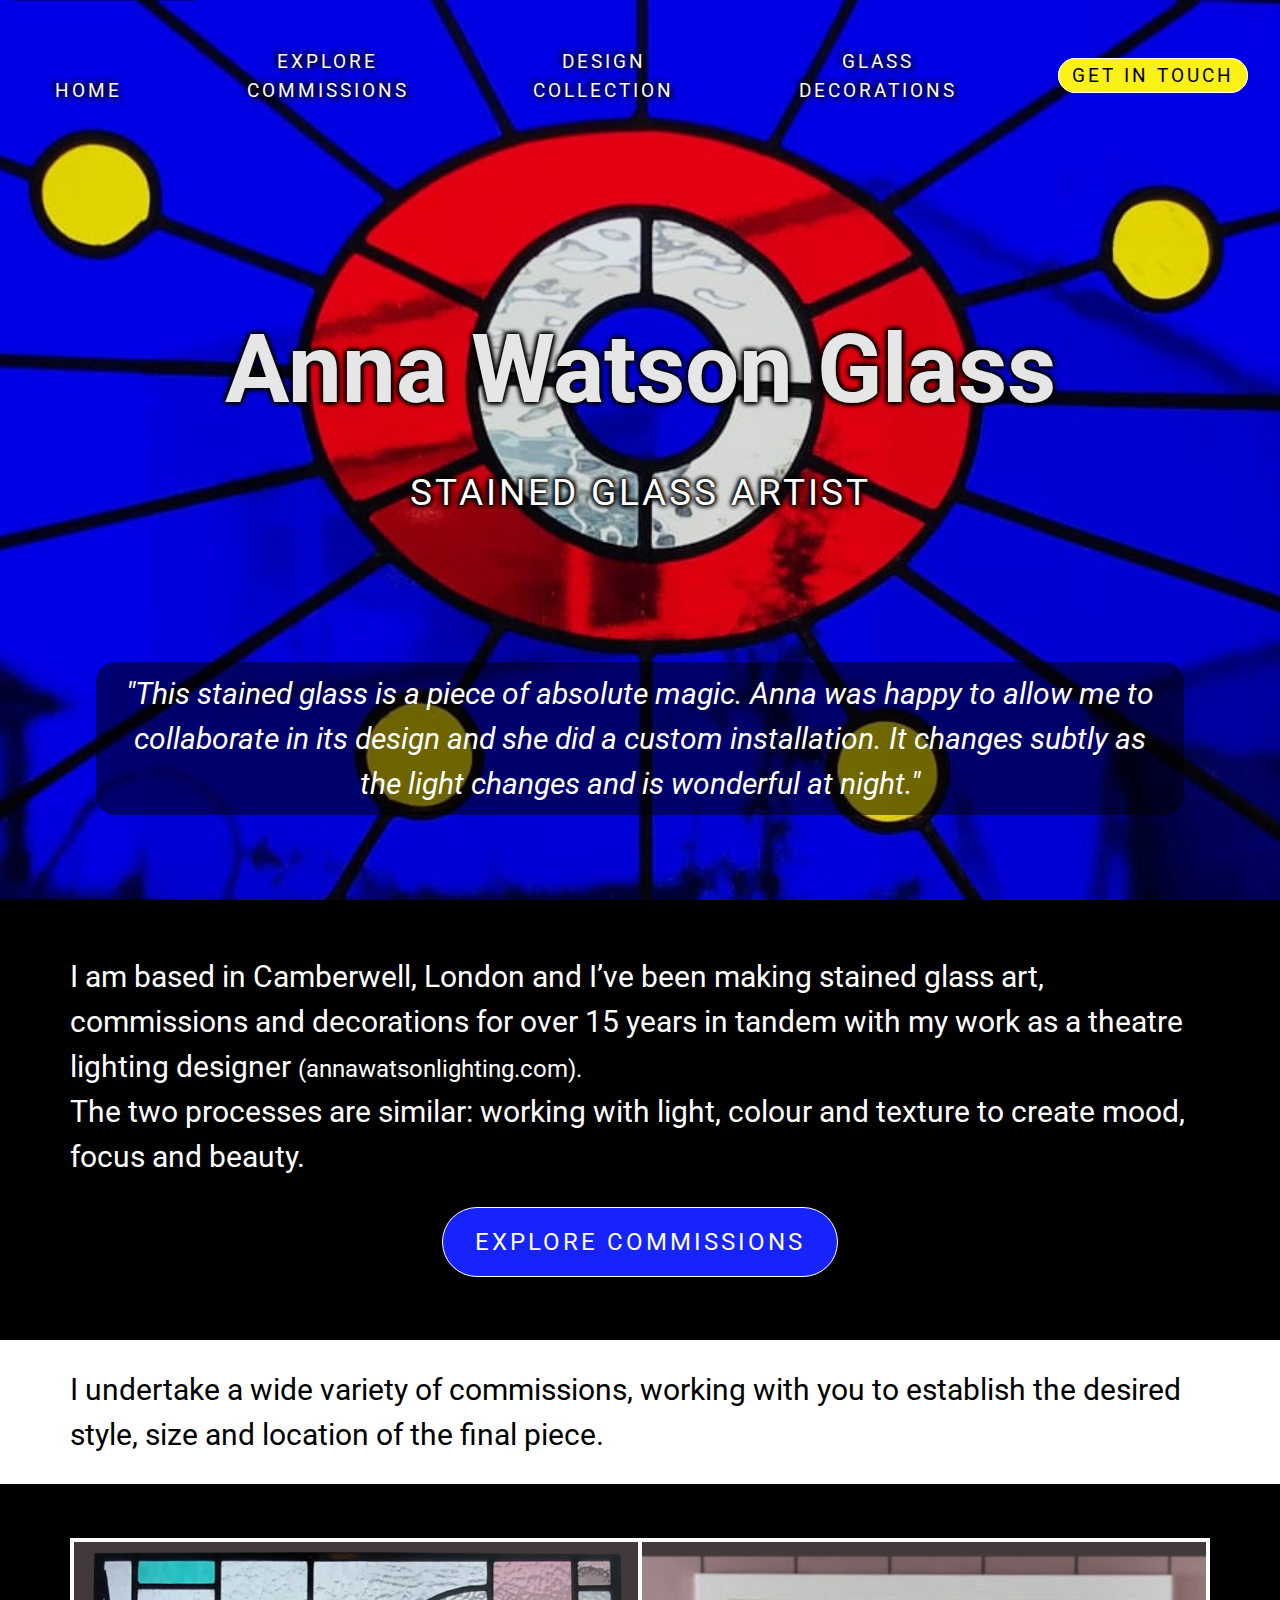
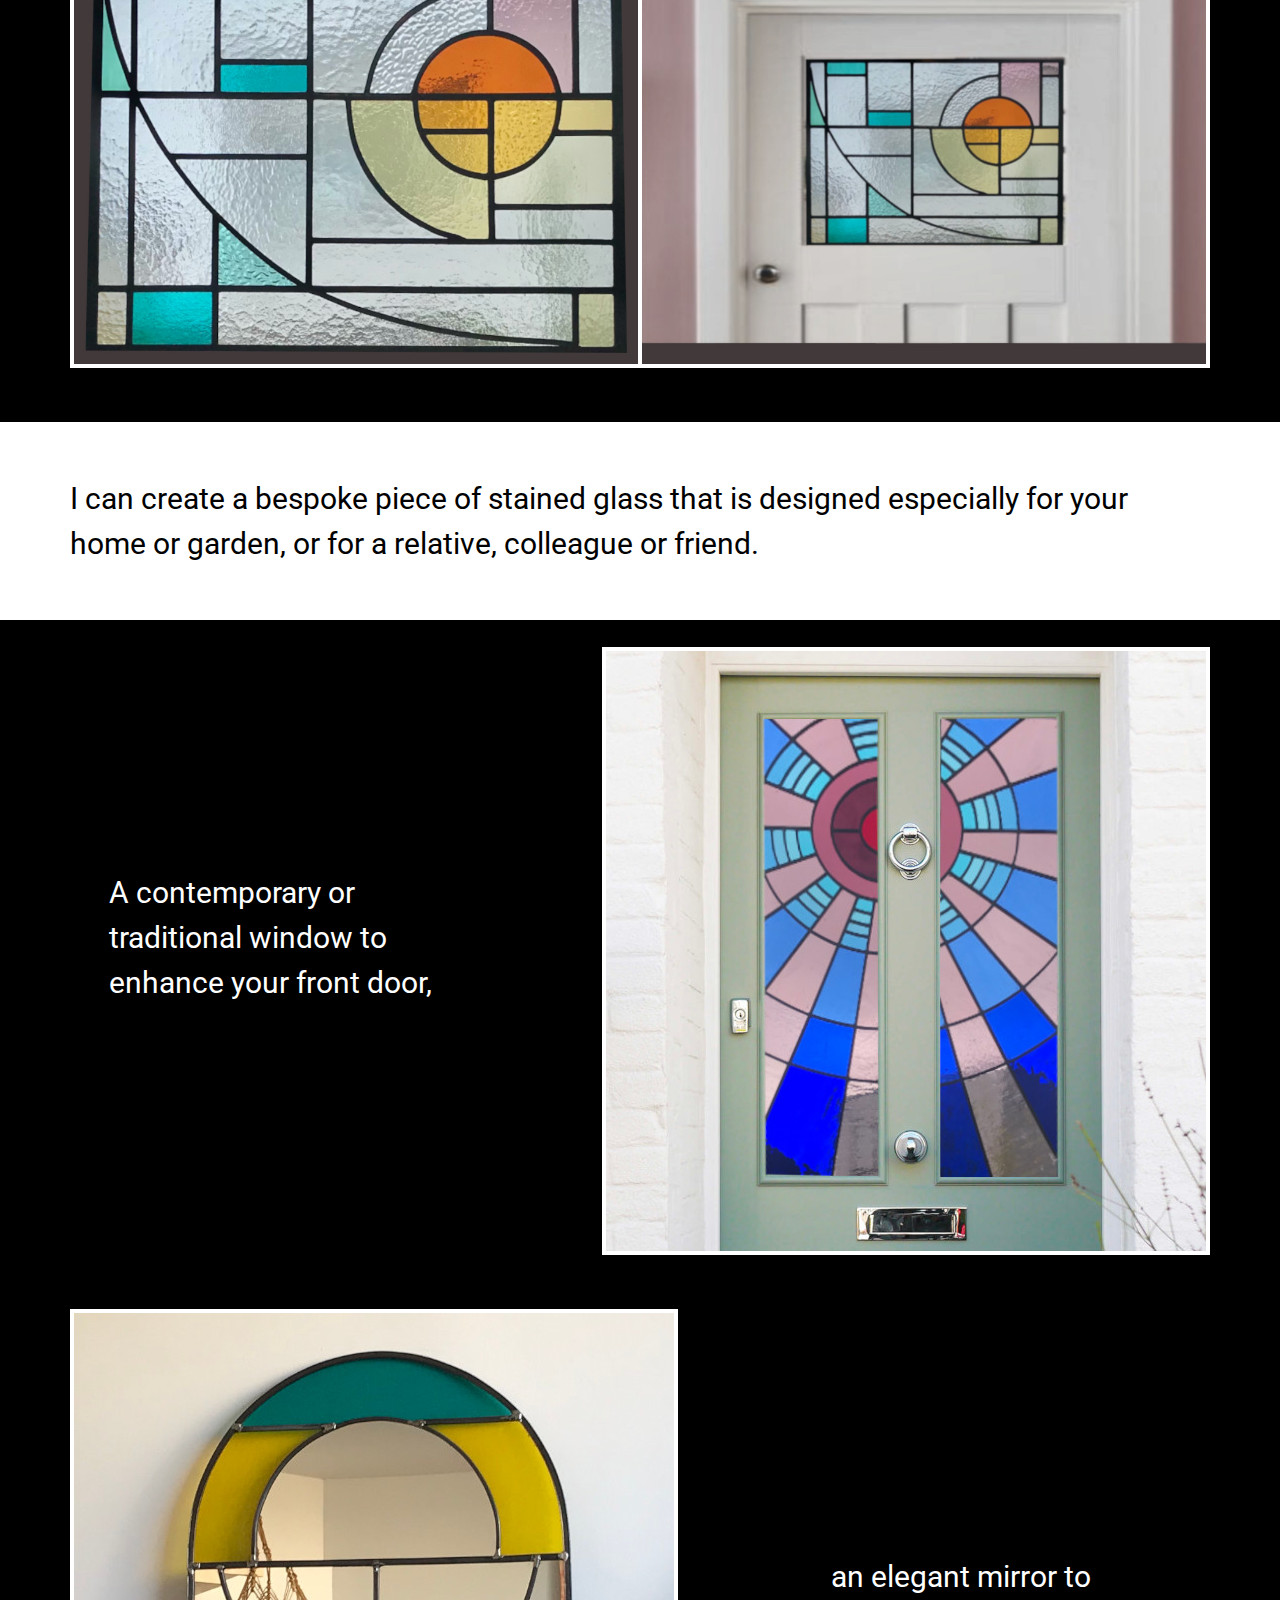
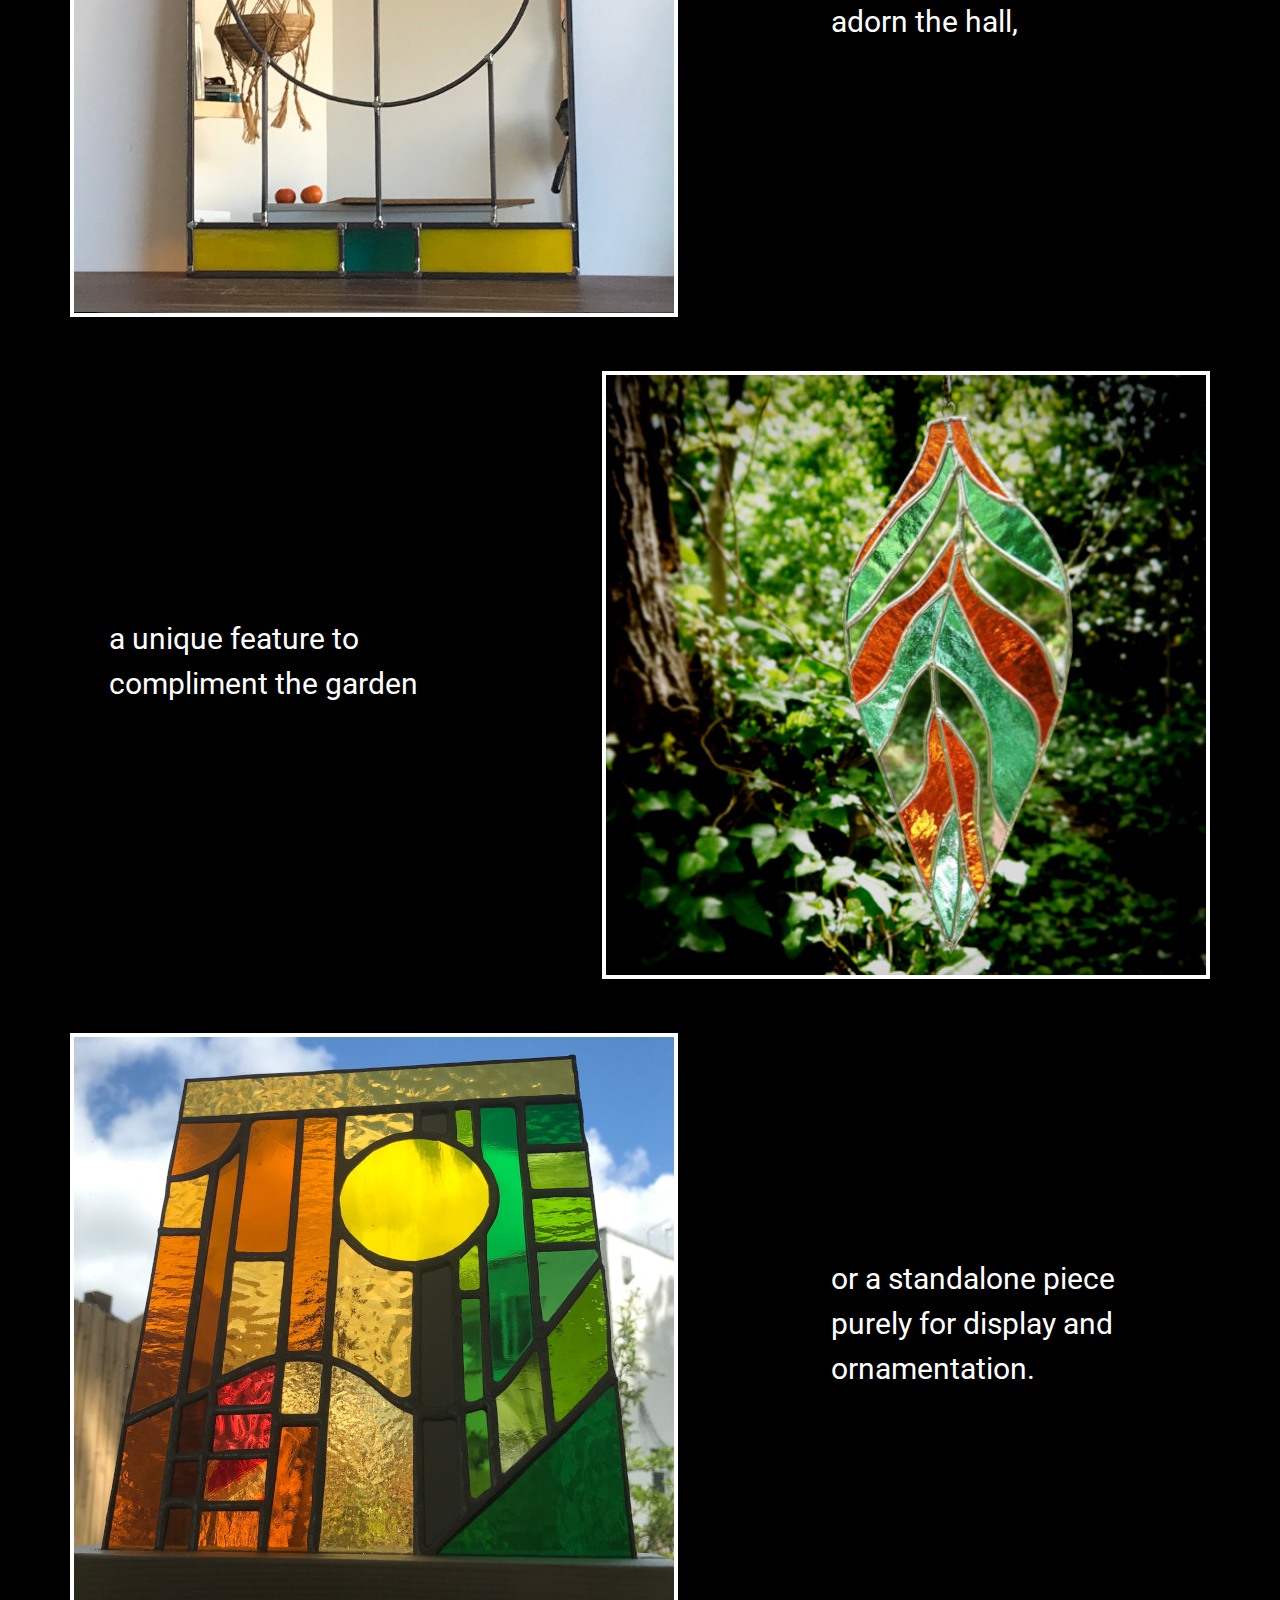
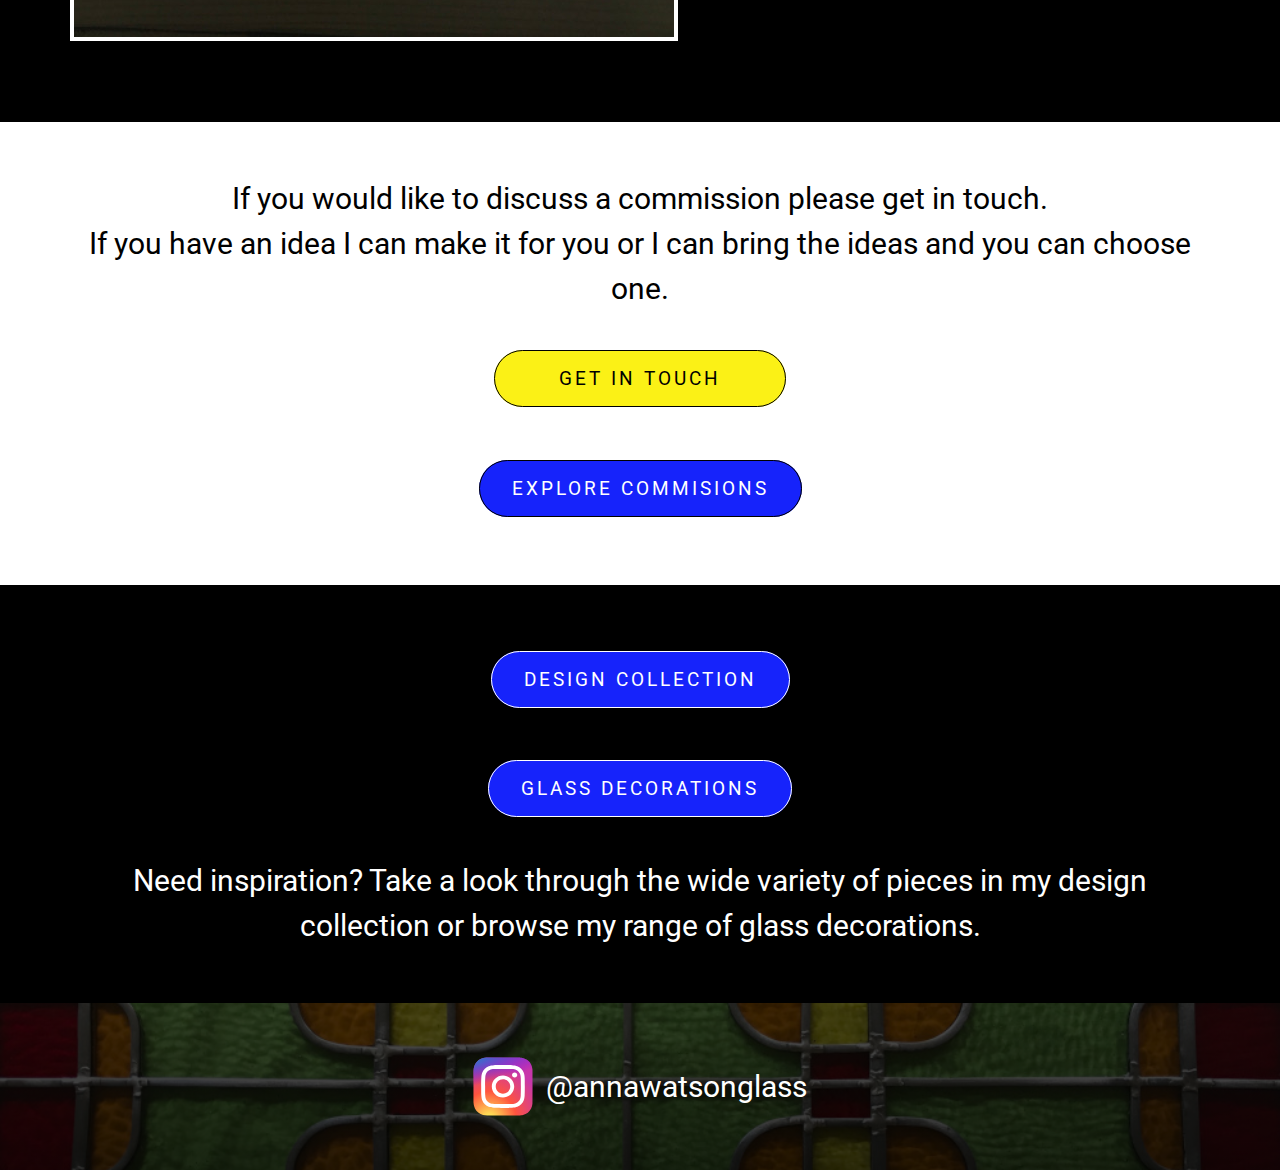
==== index.html @ 8f3640c6 "Add loading="lazy" to images" ====
<!DOCTYPE html>
<html lang="en">
	<head>
		<meta charset="UTF-8" />
		<meta http-equiv="X-UA-Compatible" content="IE=edge" />
		<meta name="viewport" content="width=device-width, initial-scale=1.0" />
		<link rel="preconnect" href="https://fonts.googleapis.com" />
		<link rel="preconnect" href="https://fonts.gstatic.com" crossorigin />
		<link
			href="https://fonts.googleapis.com/css2?family=Roboto:wght@400;700;900&display=swap"
			rel="stylesheet"
		/>
		<link rel="stylesheet" href="normalize.css" />
		<link rel="stylesheet" href="style.css" />
		<title>Anna Watson Glass -Home- Stained Glass</title>
		<script src="app.js" defer></script>
	</head>
	<body>
		<div class="home">
			<a class="skip-to-content" href="#main">skip to content</a>
			<header class="primary-header section-wrap">
				<div class="primary-header-layout">
					<div class="contact-btn-mobile">
						<a
							class="contact-btn-mob text-black letter-space-2 uppercase"
							href="./contact.html"
							>get in touch
						</a>
					</div>
					<button
						class="mobile-nav-toggle"
						aria-controls="primary-navigation"
						aria-expanded="false"
					>
						<span class="sr-only">Menu</span>
					</button>
					<nav>
						<ul
							id="primary-navigation"
							data-visible="false"
							class="primary-navigation"
						>
							<li class="nav-item fs-nav nav-item1">
								<a
									class="text-white letter-space-2 uppercase"
									href="./index.html"
									><span class="home-hidden">home</span><br>home</a
								>
							</li>
							<li class="nav-item fs-nav">
								<a class="letter-space-2 uppercase" href="./explore-commissions.html"
									><span>explore<br>commissions</span></a
								>
							</li>
							<li class="nav-item fs-nav">
								<a class="text-white letter-space-2 uppercase" href="./design-collection.html"
									>design<br>collection</a
								>
							</li>
							<li class="nav-item fs-nav">
								<a class="text-white letter-space-2 uppercase" href="./glass-decorations.html"
									><span>glass<br>decorations</span></a
								>
							</li>
							<li class="contact-btn-nav fs-nav">
								<a
									class="contact-btn text-black letter-space-2 uppercase"
									href="./contact.html"
									>get in touch
							</a>
							</li>
						</ul>
					</nav>
				</div>
			</header>
			<section class="home-section1 section-wrap">
				<div class="home-section1-layout top-9">
					<h1 class="fs-8 top-9 bot-3">Anna Watson Glass</h1>
					<div class="home-sect1-sub">
					<p class="fs-4 letter-space-2 uppercase bot-9">stained glass artist</p>
					</div>
					<p class="hero-quote text-white fs-3"> "This stained glass is a piece of absolute magic. Anna was happy to allow me to collaborate in its design and she did a custom installation. It changes subtly as the light changes and is wonderful at night."</p>
				</div>
			</section>
		</div>
		<main id="main"></main>
			<section>
				<div class="section-wrap top-6 bot-6 bg-black text-white">
					<div>
						<p class="fs-3 sides-3">
							I am based in Camberwell, London and I’ve been making stained glass art, commissions and decorations for over 15 years in tandem with my work as a theatre lighting designer <span class="fs-2">(annawatsonlighting.com).</span> <br>The two processes are similar: working with light, colour and texture to create mood, focus and beauty.
						</p>
						<div class="flex call-action-1-btn top-3 bot-1">
							<a
								class="text-white btn-border-white letter-space-2 uppercase"
								href="./explore-commissions.html"
								>explore commissions
							</a>
						</div>
					</div>
				</div>
				<div class="section-wrap top-3 bot-3 bg-white text-black">
					<p class="fs-3 sides-3">
						I undertake a wide variety of commissions, working with you to establish the desired style, size and location of the final piece.
					</p>
				</div>
				<div class="section-wrap bg-black">
					<div class="two-item-grid sides-3 top-6 bot-6">
						<img class="two-img-first" src="./images/new-front-door-piece.jpg" alt="stained glass front door piece" loading="lazy">
						<img class="two-img-last" src="./images/new-front-door-piece-02.jpg" alt="stained glass in a door" loading="lazy">
					</div>
				</div>

				<div class="section-wrap bg-white text-black top-6 bot-6">
					<div>
						<p class="fs-3 sides-3">
							I can create a bespoke piece of stained glass that is designed especially for your home or garden, or for a relative, colleague or friend.
						</p>
					</div>
				</div>
				<div class="section-wrap top-3 bot-6 bg-black text-white">
					<div class="one-col">
						<div class="text-img-right sides-3 bot-3">
							<p class="fs-3 sides-3 bot-3">A contemporary or traditional window to enhance your front door,</p>
							<img class="border" src="./images/front-door-04.jpg" alt="sun design stained glass in door"  loading="lazy">
						</div>
						<div class="text-img-left sides-3 bot-3">
							<p class="fs-3 sides-3 bot-3">an elegant mirror to adorn the hall,</p>
							<img class="border" src="./images/hall-mirror.jpg" alt="stained glass mirror" loading="lazy">
						</div>
						<div class="text-img-right sides-3 bot-3">
							<p class="fs-3 sides-3 bot-3">a unique feature to compliment the garden</p>
							<img class="border" src="./images/garden-leaf.jpg" alt="stained glass leaf in garden" loading="lazy">
						</div>
						<div class="text-img-left sides-3">
							<p class="fs-3 sides-3 bot-3">or a standalone piece purely for display and ornamentation.</p>
							<img class="border" src="./images/standalone-piece-02.jpg" alt="stained glass with lines and circle design" loading="lazy">
							
						</div>
					</div>
				</div>
				<div class="section-wrap bg-white text-black top-6 bot-6">
					<div class="one-col">
						<p class="center-text fs-3 sides-3">
						If you would like to discuss a commission please get in touch.<br>If you have an idea I can make it for you or I can bring the ideas and you can choose one. 
						</p>
						<div class="two-cta two-item-flex fs-1">
							<div class="contact-btn-1 top-6 bot-3">
								<a
									class="text-black letter-space-2 uppercase"
									href="./contact.html"
									>get in touch
								</a>
							</div>
							<div class="call-action-1-btn top-6 bot-3">
								<a
									class="text-white btn-border-black letter-space-2 uppercase"
									href="./explore-commissions.html"
									>explore commisions
								</a>
							</div>
						</div>
					</div>
				</div>
				<div class="section-wrap bg-black text-white top-3 bot-6">
					<div class="one-col">
						<div class="two-cta two-item-flex bot-3 fs-1">
							<div class="call-action-1-btn top-6 bot-3">
								<a
									class="text-white btn-border-white letter-space-2 uppercase"
									href="./design-collection.html"
									>design collection
								</a>
							</div>
							<div class="call-action-1-btn top-6">
								<a
									class="text-white btn-border-white letter-space-2 uppercase"
									href="./glass-decorations.html"
									>glass decorations
								</a>
							</div>
						</div>
						<p class="center-text fs-3 sides-3 top-3">
							Need inspiration? Take a look through the wide variety of pieces in my design collection or browse my range of glass decorations.
						</p>
						
					</div>
				</div>
			</section>
			
		</main>
		<footer id="footer" class="section-wrap footer bg-black text-white">
			<div class="footer-layout top-6 bot-6">
				<div class="socials flex">
					<a href="https://www.instagram.com/annawatsonglass/?hl=en"><img class="link-icon" src="./images/icon-instagram.svg" alt="instagram icon" loading="lazy"></a>
					<p class="fs-3">@annawatsonglass</p>
				</div>
			</div>
		</footer>
	</body>
</html>
---- style.css ----
/* ------------------- */
/* CUSTOM PROPERTIES   */
/* ------------------- */

:root {
	/* COLORS */
	--clr-dark: #001499;
	--clr-light: #1623fb;
	--clr-btn: #fbf116;
	--clr-btn-dark: #ffc60a;
	--clr-black: 0 0% 0%;
	--clr-white: 0 0% 100%;

	/* FLUID TYPOGRAPHY */
	--fs-x-small: clamp(0.69rem, 0.59rem + 0.52vw, 0.96rem);
	--fs-small: clamp(0.83rem, 0.69rem + 0.72vw, 1.2rem);
	--fs-norm: clamp(1rem, 0.8rem + 0.98vw, 1.5rem);
	--fs-big: clamp(1.2rem, 0.94rem + 1.32vw, 1.88rem);
	--fs-x-big: clamp(1.44rem, 1.09rem + 1.76vw, 2.34rem);
	--fs-xl-big: clamp(1.73rem, 1.26rem + 2.35vw, 2.93rem);
	--fs-xxl-big: clamp(2.07rem, 1.45rem + 3.1vw, 3.66rem);
	--fs-xxxl-big: clamp(2.49rem, 1.67rem + 4.08vw, 4.58rem);
	--fs-uber-big: clamp(3rem, 2rem + 5vw, 7rem);

	/* FONT FAMILIES */
	--ff-sans-normal: 'Roboto', sans-serif;

	/* BORDER */
	--bw-all: 4px;
	--bw-top: 2px 4px 4px 4px;
	--bw-top-bot: 2px 4px 2px 4px;
	--bw-bot: 4px 4px 2px 4px;
	--bw-left: 4px 2px 4px 4px;
	--bw-left-right: 4px 2px 4px 2px;
	--bw-right: 4px 4px 4px 2px;
}

/* ------------------- */
/* RESET              */
/* ------------------- */

/* BOX SIZING */
*,
*::before,
*::after {
	box-sizing: border-box;
}

/* RESET MARGINS */
body,
h1,
h2,
h3,
h4,
h5,
p,
figure,
picture {
	margin: 0;
}

/* /////////////////////////////////////////////////////////// */

/* SET UP THE BODY */
body {
	background-color: hsl(var(--clr-black));
	color: hsl(var(--clr-white));
	font-family: var(--ff-sans-normal);
	font-size: var(--fs-norm);
	line-height: 1.5;

	/* overflow-y: hidden; */
}

/* MAKE IMAGES EASIER TO WORK WITH */
img,
picture {
	display: block;
	max-width: 100%;
}

/* MAKE FORM ELEMENTS EASIER TO WORK WITH */
input,
button,
textarea,
select {
	font: inherit;
}

/* REMOVE ANIMATIONS FOR PEOPLE WHO HAVE TURNED THEM OFF */

@media (prefers-reduced-motion: reduce) {
	*,
	*::before,
	*::after {
		animation-duration: 0.01ms !important;
		animation-iteration-count: 1 !important;
		transition-duration: 0.01ms !important;
		scroll-behavior: auto !important;
	}
}
/* ------------------- */
/* UTILITY CLASSES     */
/* ------------------- */

.flex {
	display: flex;
}

/* ASSIGN FLUID TYPOGRAPHY STEPS*/
.fs-8 {
	font-size: var(--fs-uber-big);
}
h1,
.fs-7 {
	font-size: var(--fs-xxxl-big);
}
h2,
.fs-6 {
	font-size: var(--fs-xxl-big);
}
h3,
.fs-5 {
	font-size: var(--fs-xl-big);
}
h4,
.fs-4 {
	font-size: var(--fs-x-big);
}
h5,
.fs-3 {
	font-size: var(--fs-big);
}
p,
.fs-2 {
	font-size: var(--fs-norm);
}
.fs-1 {
	font-size: var(--fs-small);
}
.fs-nav {
	font-size: var(--fs-small);
}

@media (min-width: 720px) and (max-width: 960px) {
	.fs-nav {
		font-size: 0.75rem;
	}
}

@media (max-width: 560px), (max-height: 560px) {
	h1,
	.fs-7 {
		font-size: var(--fs-xxl-big);
	}
	h2,
	.fs-6 {
		font-size: var(--fs-xl-big);
	}
	h3,
	.fs-5 {
		font-size: var(--fs-x-big);
	}
	h4,
	.fs-4 {
		font-size: var(--fs-big);
	}
}

@media (max-width: 400px), (max-height: 400px) {
	h1,
	.fs-7 {
		font-size: var(--fs-x-big);
	}
	h2,
	.fs-6 {
		font-size: var(--fs-big);
	}
	h3,
	.fs-5 {
		font-size: var(--fs-norm);
	}
	h4,
	.fs-4 {
		font-size: var(--fs-small);
	}
	h5,
	.fs-3 {
		font-size: var(--fs-small);
	}
	p,
	.fs-2 {
		font-size: var(--fs-x-small);
	}
}
.fs-7,
.fs-6,
.fs-5,
.fs-4 {
	line-height: 1.3;
}

/* /////////////////////////////////////////////////////////// */

/*  COLORS */

.bg-dark {
	background-color: var(--clr-dark);
}
.bg-light {
	background-color: var(--clr-light);
}
.bg-white {
	background-color: hsl(var(--clr-white));
}
.bg-black {
	background-color: hsl(var(--clr-black));
}

.text-dark {
	color: var(--clr-dark);
}
.text-light {
	color: var(--clr-light);
}
.text-white {
	color: hsl(var(--clr-white));
}
.text-black {
	color: hsl(var(--clr-black));
}
/* /////////////////////////////////////////////////////////// */

/* TYPOGRAPHY */

.ff-sans-normal {
	font-family: var(--ff-sans-normal);
}

.letter-space-1 {
	letter-spacing: 5px;
}
.letter-space-2 {
	letter-spacing: 3px;
}
.letter-space-3 {
	letter-spacing: 2.5px;
}

.uppercase {
	text-transform: uppercase;
}

/* /////////////////////////////////////////////////////////// */

/* SPACING - MARGIN-TOP */

.flow > *:not(:first-child) {
	padding-top: 3vh;
}

.top-1 {
	padding-top: 1vh;
}
.top-2 {
	padding-top: 2vh;
}
.top-3 {
	padding-top: 3vh;
}
.top-6 {
	padding-top: 6vh;
}
.top-9 {
	padding-top: 9vh;
}

.bot-1 {
	padding-bottom: 1vh;
}
.bot-2 {
	padding-bottom: 2vh;
}
.bot-3 {
	padding-bottom: 3vh;
}
.bot-6 {
	padding-bottom: 6vh;
}
.bot-9 {
	padding-bottom: 9vh;
}

.sides-3 {
	padding-left: 3vw;
	padding-right: 3vw;
}

.sides-6 {
	padding-left: 6vw;
	padding-right: 6vw;
}

.border {
	border-style: solid;
	border-color: hsl(var(--clr-white));
	border-width: var(--bw-all);
}

.center-text {
	text-align: center;
}
/* /////////////////////////////////////////////////////////// */

/* ACCESSIBILITY */

.sr-only {
	border: 0;
	clip: rect(0, 0, 0, 0);
	height: 1px;
	margin: -1px;
	overflow: hidden;
	padding: 0;
	position: absolute;
	white-space: nowrap; /* added line */
	width: 1px;
}

.skip-to-content {
	background-color: hsl(var(--clr-black));
	color: hsl(var(--clr-white));
	left: 1vw;
	padding: 0.2em 0.5em;
	position: absolute;
	transform: translateY(-100%);
	transition: transform 250ms ease-in;
	z-index: 9999;
}

.skip-to-content:focus {
	transform: translateY(16vh);
}

/* /////////////////////////////////////////////////////////// */

/* ------------------- */
/* PRIMARY HEADER      */
/* AND NAVIGATION      */
/* ------------------- */

.primary-header-layout {
	display: grid;
	grid-template-columns: 1fr;
	grid-template-rows: 15vh;

	align-items: center;
}

.primary-navigation {
	display: grid;
	grid-template-columns: 1fr;
	grid-template-rows: repeat(5, min-content);

	background-color: hsl(var(--clr-black) / 0.9);
	background: hsl(var(--black));
	background-image: linear-gradient(
			hsl(var(--clr-black) / 0),
			hsl(var(--clr-black) / 0.3),
			hsl(var(--clr-black) / 0)
		),
		url(./images/arrows-05.jpg);
	background-position: center;
	background-repeat: no-repeat;
	background-size: cover;
	gap: 3vh;
	inset: 0 0 0 0%;
	list-style: none;
	margin: 0;
	padding: 15vh 3rem;
	position: fixed;
	transform: translateX(200%);
	transition: transform 500ms ease-in-out;
	z-index: 10;
}

.primary-navigation > .nav-item1 {
	grid-column: 1;
}

.primary-navigation[data-visible='true'] {
	transform: translateX(0);
}

.home-hidden {
	color: hsl(var(--clr-white) / 0);
	text-shadow: none;
}

.nav-item {
	border-bottom: 0.4vh solid hsl(var(--clr-white) / 0);
	text-align: center;
	padding: 1.4vh clamp(0.5rem, 1.8vw, 4.5rem) 1vh;
}

.nav-item > a {
	color: white;
	cursor: pointer;
	display: block;
	text-shadow: 3px 3px 5px black, -3px -3px 5px black;
	text-decoration: none;
}

.nav-item:hover,
.nav-item:focus {
	border-color: hsl(var(--clr-white) / 0.7);
}

.primary-navigation .active,
.primary-navigation > [aria-selected='true'] {
	border-color: hsl(var(--clr-white) / 1);
	color: hsl(var(--clr-white) / 1);
}

/* MOBILE NAV TOGGLE ////////// */

.mobile-nav-toggle {
	display: block;

	background: transparent;
	background-image: url(./images/icon-hamburger.svg);
	background-position: center;
	background-repeat: no-repeat;
	border: 0;
	cursor: pointer;
	height: 1.5rem;
	position: absolute;
	right: 9vw;
	top: 6vh;
	width: 1.5rem;
	z-index: 20;
}
.mobile-nav-toggle[aria-expanded='true'] {
	background-image: url(./images/icon-close.svg);
	position: fixed;
}

.mobile-nav-toggle:focus-visible {
	outline: 5px solid white;
	outline-offset: 5px;
}

/* LARGER SCREEN NAVIGATION///////////////////////////////// */
@media (min-width: 720px) {
	.mobile-nav-toggle {
		display: none;
	}
	.primary-navigation {
		grid-template-columns: repeat(4, auto) min-content;
		grid-template-rows: 1fr;

		align-items: center;
		background: hsl(var(--clr-white) / 0);
		gap: 3vw;
		justify-content: space-between;
		padding: 2vh 0 0 0;
		position: static;
		transform: none;
		transition: none;
	}
}
/* //////////////////////////////////////////////////////////////////////// */
/* ------------------- */
/* LAYOUT + SPACING    */
/* ------------------- */
/* //////////////////////////////////////////////////////////////////////// */
.section-wrap {
	display: grid;
	grid-template-columns: minmax(2rem, 1fr) minmax(0, 80rem) minmax(2rem, 1fr);
}

.section-wrap > *:first-child {
	grid-column: 2;
}

/* //////////////////////////////////////////////////////////////////////// */

.home-section1 {
	grid-template-rows: minmax(85vh, auto);

	justify-items: center;
	align-items: start;
	text-align: center;
}

.home-section1 h1 {
	text-shadow: 2px 0 5px black, -2px 0 5px black, 0 2px 5px black,
		0 -2px 5px black;
	color: hsl(var(--clr-white) / 0.9);
}

.home-sect1-sub {
	gap: 3vw;
	text-shadow: 1px 0 5px black, -1px 0 5px black, 0 1px 5px black,
		0 -1px 5px black;
	color: white;
}

/* ////////////////////// */

.one-cta {
	display: flex;
	flex-direction: column;
}

.one-cta a {
	justify-self: center;
}

.two-img-first {
	width: 100%;
	border-color: hsl(var(--clr-white));
	border-style: solid;
	border-width: var(--bw-bot);
}

.two-img-last {
	width: 100%;
	border-color: hsl(var(--clr-white));
	border-style: solid;
	border-width: var(--bw-top);
}

.text-img-right,
.text-img-left {
	display: grid;
	grid-template-columns: 1fr;
}

@media (min-width: 720px) {
	.two-item-grid {
		display: grid;
		grid-template-columns: repeat(2, 1fr);
	}

	.two-img-first {
		border-width: var(--bw-left);
	}

	.two-img-last {
		border-width: var(--bw-right);
	}

	.two-img-first,
	.two-img-last {
		width: 100%;
		height: auto;
	}

	.text-img-right {
		grid-template-columns: 1fr 60%;

		align-items: center;
		column-gap: 3vw;
		margin-bottom: 3vh;
	}

	.text-img-right > img {
		justify-self: end;
	}

	.text-img-left {
		grid-template-columns: 60% 1fr;
		grid-template-areas: 'image text';

		align-items: center;
		column-gap: 3vw;
		margin-bottom: 3vh;
		margin-top: 3vh;
	}

	.text-img-left > img {
		justify-self: start;
		grid-area: image;
	}
}

/* ////////////////////// */

.footer-layout {
	display: grid;
	grid-template-columns: 1fr;

	align-items: center;
	justify-content: center;
}

.socials {
	gap: 1vw;
	justify-self: center;
	align-items: center;
	text-align: center;
}

.link-icon {
	cursor: pointer;
	width: 60px;
}

/* /////////////////////////////////////////////////////////// */

/* ///////////////////////////////////////////////////////////////////////// */

/* ------------------- */
/* BACKGROUNDS      */
/* ------------------- */

.home {
	background: hsl(var(--black));
	background-image: linear-gradient(
			hsl(var(--clr-black) / 0.1),
			hsl(var(--clr-black) / 0.1)
		),
		url(./images/internal-transom-hero-mobile-02.jpg);
	background-position: center;
	background-repeat: no-repeat;
	background-size: cover;
}

.primary-header-bg-img {
	background: hsl(var(--black));
	background-image: linear-gradient(
			hsl(var(--clr-black) / 0.2),
			hsl(var(--clr-black) / 0.1)
		),
		url(./images/glass-header-bg.png);
	background-position: center;
	background-repeat: no-repeat;
	background-size: cover;
}

@media (min-width: 540px) {
	.home {
		background-image: linear-gradient(
				hsl(var(--clr-black) / 0.1),
				hsl(var(--clr-black) / 0.1)
			),
			url(./images/internal-transom-hero.jpg);
	}
}

.footer {
	background: hsl(var(--black));
	background-image: linear-gradient(
			hsl(var(--clr-black) / 0.7),
			hsl(var(--clr-black) / 0.8)
		),
		url(./images/flow-03.jpg);
	background-position: center;
	background-repeat: no-repeat;
	background-size: cover;
}

.contact-form {
	border-top: 2px solid white;
	background: hsl(var(--black));
	background-image: linear-gradient(
			hsl(var(--clr-black) / 0.8),
			hsl(var(--clr-black) / 0.6)
		),
		url(./images/autumn-sun-create-bg.jpg);
	background-position: center;
	background-repeat: no-repeat;
	background-size: cover;
}

/* ///////////////////////////////////////////////////////////////////////// */

/* ------------------------ */
/* BUTTONS - CONTACT - CTA 	*/
/* ------------------------ */
.contact-btn-mobile {
	position: relative;
	font-size: 0.75rem;
}
.contact-btn-mob {
	background-color: var(--clr-btn);
	border: 0.1rem solid hsl(var(--clr-white));
	border-radius: 2rem;
	cursor: pointer;
	padding: 0.3rem 0.8rem;
	text-decoration: none;
	white-space: nowrap;
}

.contact-btn-mob:hover,
.contact-btn-mob:focus {
	background-color: var(--clr-btn-dark);
	border: 0.1rem solid hsl(var(--clr-white));
	color: var(--clr-dark);
}

.contact-btn-mob:active {
	color: hsl(var(--clr-black));
	border: 0.1rem solid hsl(var(--clr-white));
}

@media (min-width: 720px) {
	.contact-btn-mobile {
		display: none;
	}
}

/* ///////////////////////////*/

.contact-btn {
	background-color: var(--clr-btn);
	border: 0.1rem solid hsl(var(--clr-white));
	border-radius: 2rem;
	cursor: pointer;
	padding: 0.3rem 0.8rem;
	text-decoration: none;
	white-space: nowrap;
}

.contact-btn:hover,
.contact-btn:focus {
	background-color: var(--clr-btn-dark);
	color: var(--clr-dark);
}

.contact-btn:active {
	color: hsl(var(--clr-black));
}

/* /////////////////////////// */
@media (max-width: 720px) {
	.contact-btn-nav {
		justify-self: center;
	}
}

/* /////////////////////////// */
/* ///////////////////////////*/

.two-cta {
	justify-content: center;
	text-align: center;
}

@media (min-width: 720px) {
	.two-cta {
		column-gap: 6vw;
	}
}

.contact-btn-2 > a {
	background-color: var(--clr-btn);
	border: 0.1rem solid hsl(var(--clr-white));
	border-radius: 2rem;
	cursor: pointer;
	padding: 1rem 4rem;
	text-decoration: none;
	white-space: nowrap;
}

.contact-btn-2 > a:hover,
.contact-btn-2 > a:focus {
	background-color: var(--clr-btn-dark);
	border: 0.1rem solid hsl(var(--clr-black));
	color: var(--clr-dark);
}

.contact-btn-2 > a:active {
	background-color: var(--clr-btn);
	color: hsl(var(--clr-black));
}

.contact-btn-1 > a {
	background-color: var(--clr-btn);
	border: 0.1rem solid hsl(var(--clr-black));
	border-radius: 2rem;
	cursor: pointer;
	padding: 1rem 4rem;
	text-decoration: none;
	white-space: nowrap;
}

.contact-btn-1 > a:hover,
.contact-btn-1 > a:focus {
	background-color: var(--clr-btn-dark);
	border: 0.1rem solid hsl(var(--clr-black));
	color: var(--clr-dark);
}

.contact-btn-1 > a:active {
	background-color: var(--clr-btn);
	color: hsl(var(--clr-black));
}

/* ///////////////////////////// */

.call-action-1-btn {
	justify-content: center;
}

.call-action-1-btn > a {
	background-color: var(--clr-light);
	border-radius: 3rem;
	cursor: pointer;
	padding: 1rem 2rem;
	text-decoration: none;
	white-space: nowrap;
}

.call-action-1-btn > a:hover,
.call-action-1-btn > a:focus {
	background-color: var(--clr-dark);
	border: 0.1rem solid hsl(var(--clr-white));
	color: hsl(var(--clr-white));
}

.call-action-1-btn > a:active {
	background-color: var(--clr-btn);
	border: 0.1rem solid hsl(var(--clr-white));
	color: hsl(var(--clr-black));
}

.btn-border-white {
	border: 0.1rem solid hsl(var(--clr-white));
}

.btn-border-black {
	border: 0.1rem solid hsl(var(--clr-black));
}
/* ///////////////////////////*/

.contact-form {
	grid-template-rows: minmax(85vh, auto);
}

form {
	display: grid;
	grid-template-columns: 1fr 90% 1fr;
	row-gap: 2vh;
}

@media (min-width: 720px) {
	form {
		grid-template-columns: 1fr 70% 1fr;
	}
}

form > input {
	grid-column: 2/3;
	padding: 1vh 2vw;
	border-radius: 10px;
}

form > textarea {
	grid-column: 2/3;
	padding: 1vh 2vw;
	border-radius: 10px;
}

form > button {
	grid-column: 2/3;
	margin: 0 10vw;
	padding: 1vh 2vw;
	border-radius: 10px;
	background: var(--clr-btn);
	cursor: pointer;
}

form > button:hover,
form > button:focus {
	background-color: var(--clr-btn-dark);
	border: 0.1rem solid hsl(var(--clr-black));
	color: var(--clr-dark);
}

/* ////////////////////// */

.img-container {
	display: grid;
	justify-content: center;
	margin: 3vh 0;
}

.des-col {
	width: auto;
	max-height: 75vh;
}

.gallery {
	display: grid;
	grid-column: 2;
	justify-content: center;
	gap: 5vw;
}

.img-name {
	justify-self: center;
	margin-top: 2vh;
}

.hero-quote {
	grid-column: 2;
	font-style: italic;
	background-color: hsl(var(--clr-black) / 0.5);
	border-radius: 20px;
	margin: 5vw;
	padding: 1vh 2vw;
}

picture {
	display: grid;
	justify-content: center;
}

.design-process-img {
	width: 80vw;
	grid-column: 2;
}
@media (min-width: 600px) {
	.design-process-img {
		width: 100vw;
	}
}

.commissions-header-wrap {
	display: grid;
	justify-content: center;
	text-align: center;
}

.commissions-text {
	text-align: left;
	padding: 2vh 5vw;
}

.bespoke-hero {
	max-height: 70vh;
}

.bespoke-quote {
	grid-column: 2;
	font-style: italic;
}

.bespoke-process {
	max-height: 50vh;
}
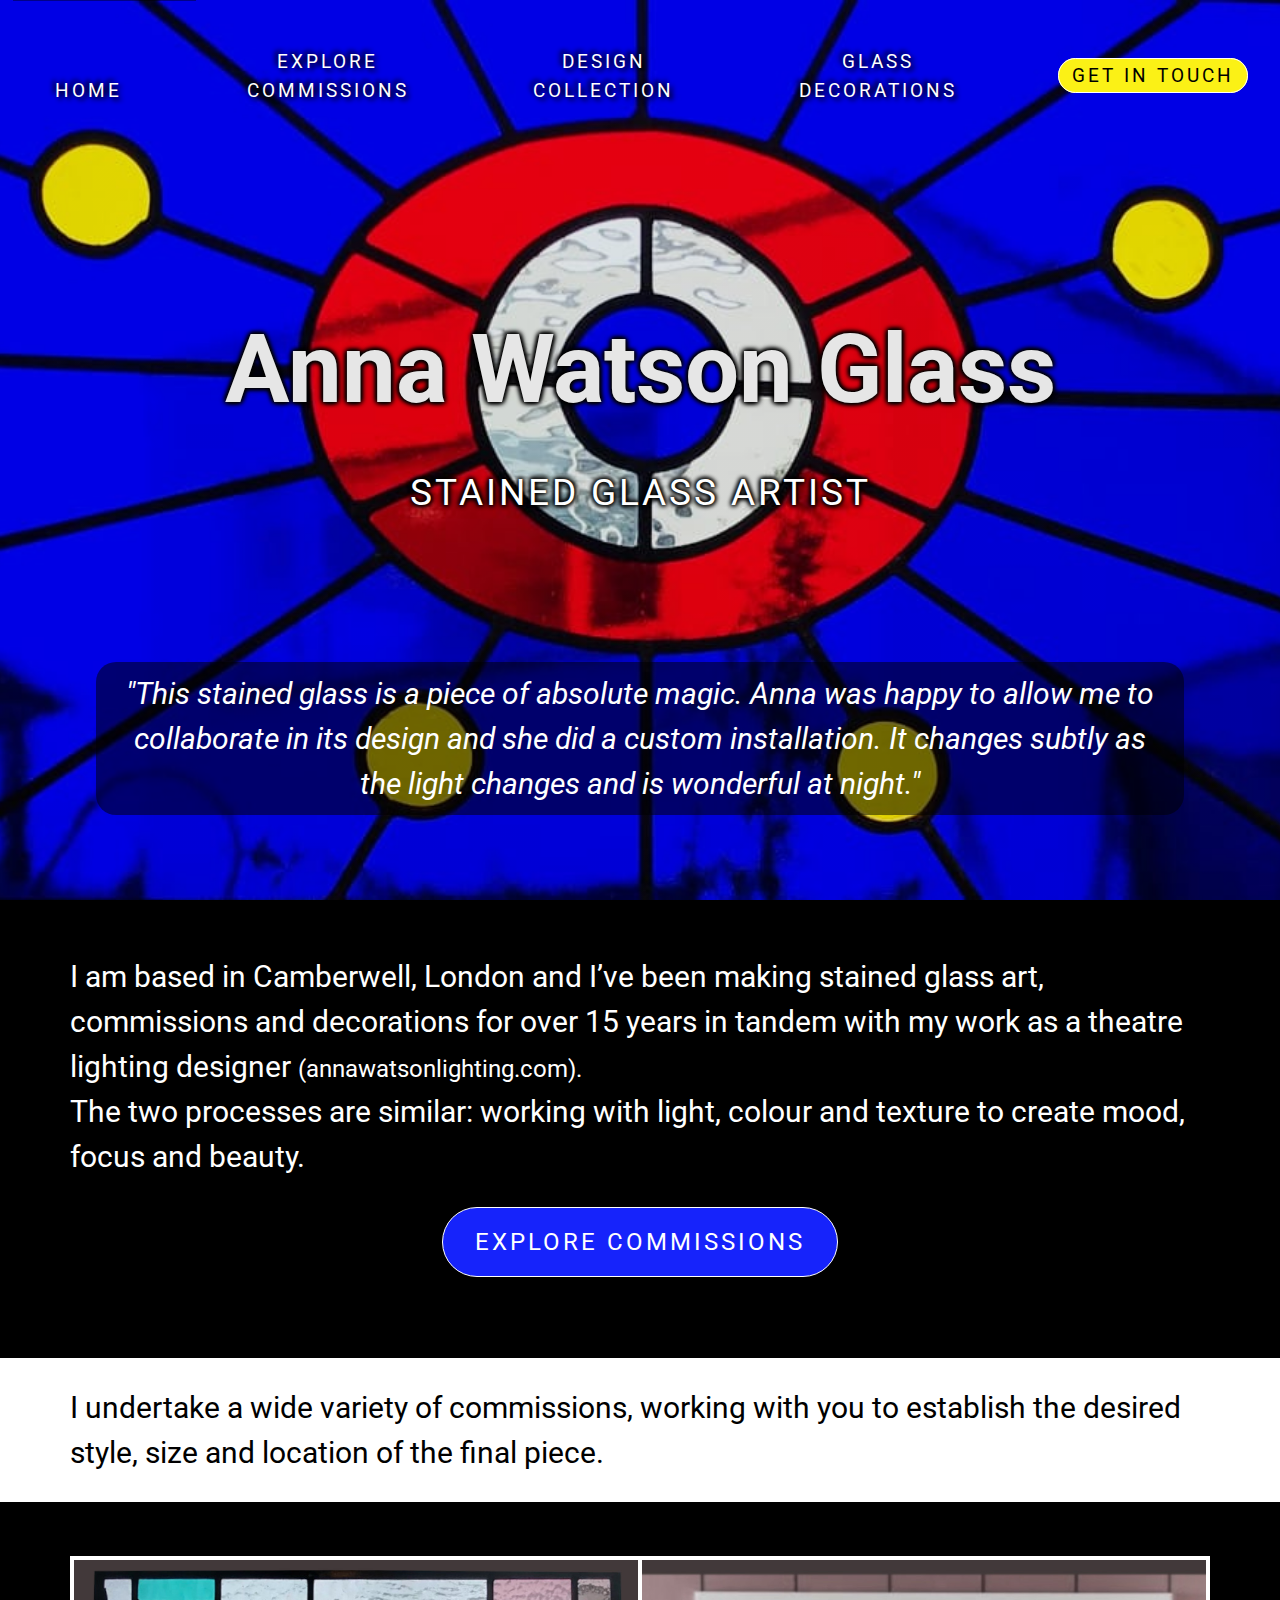
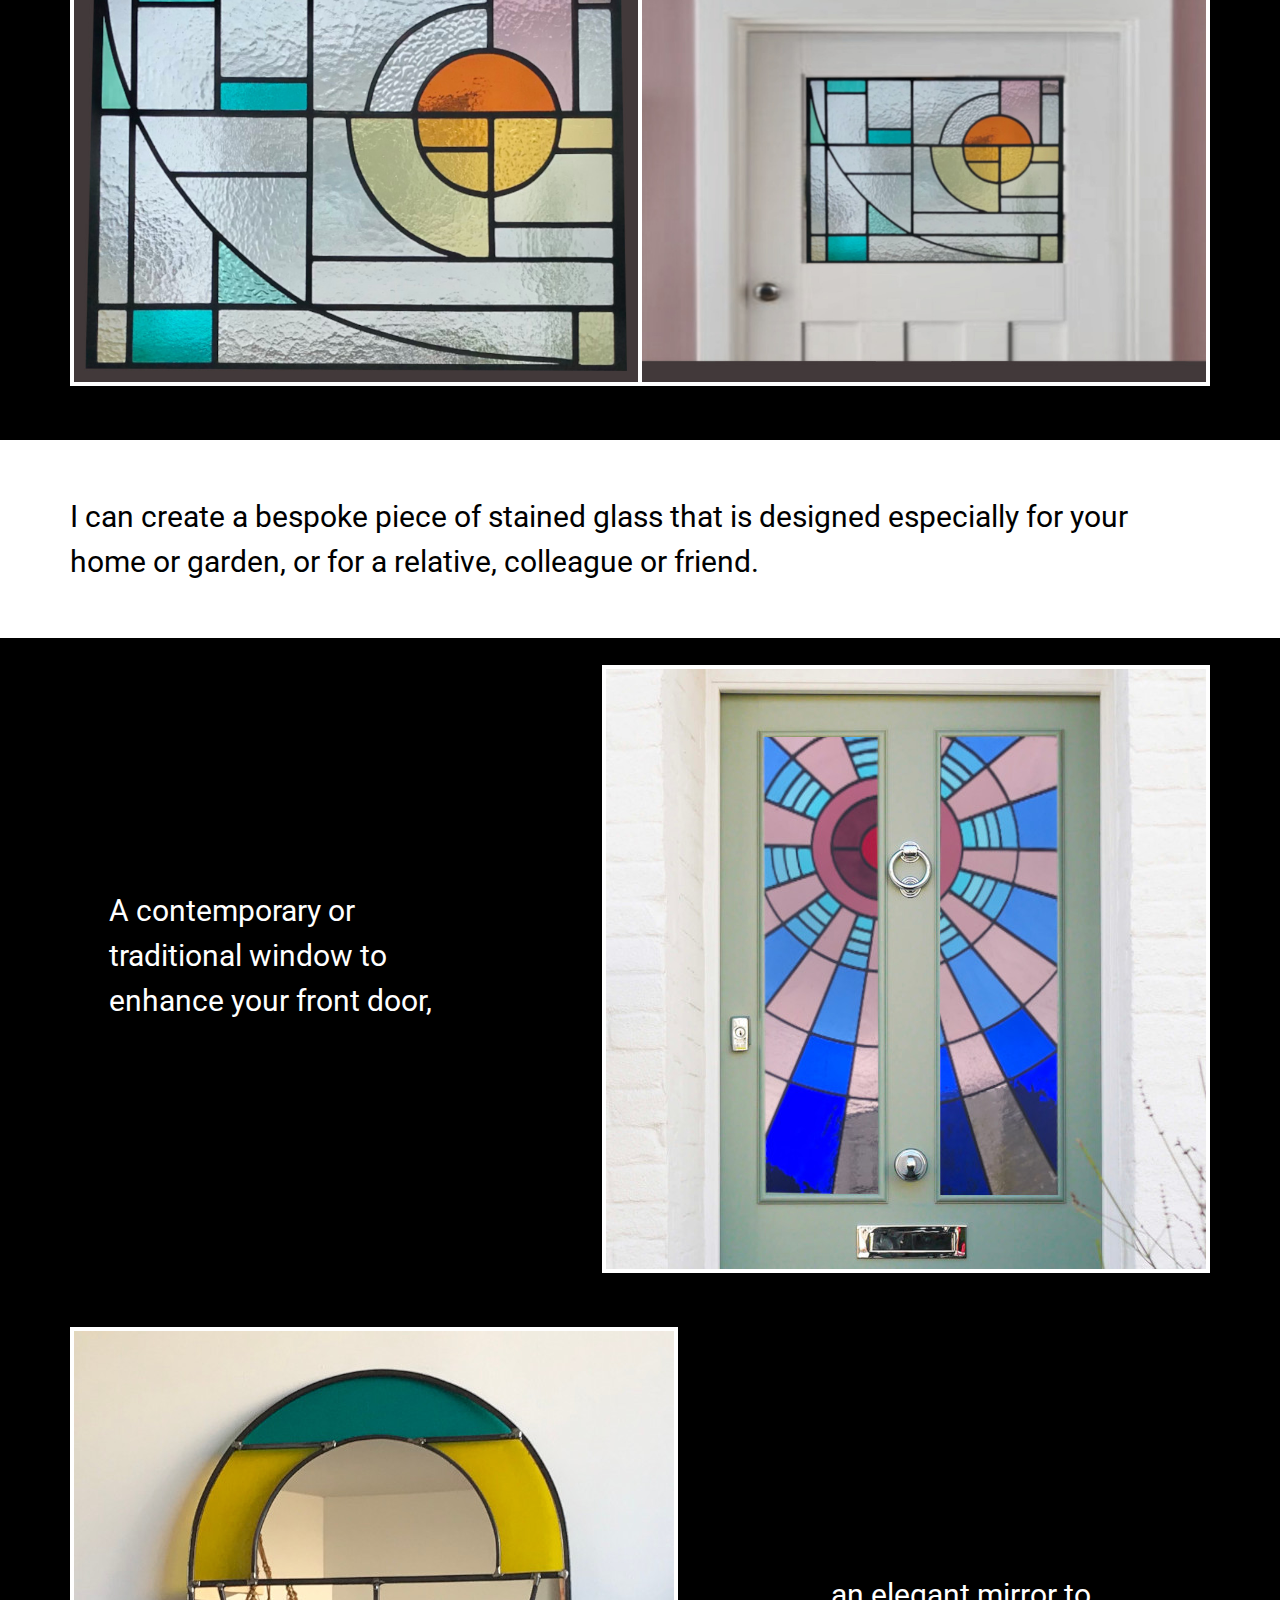
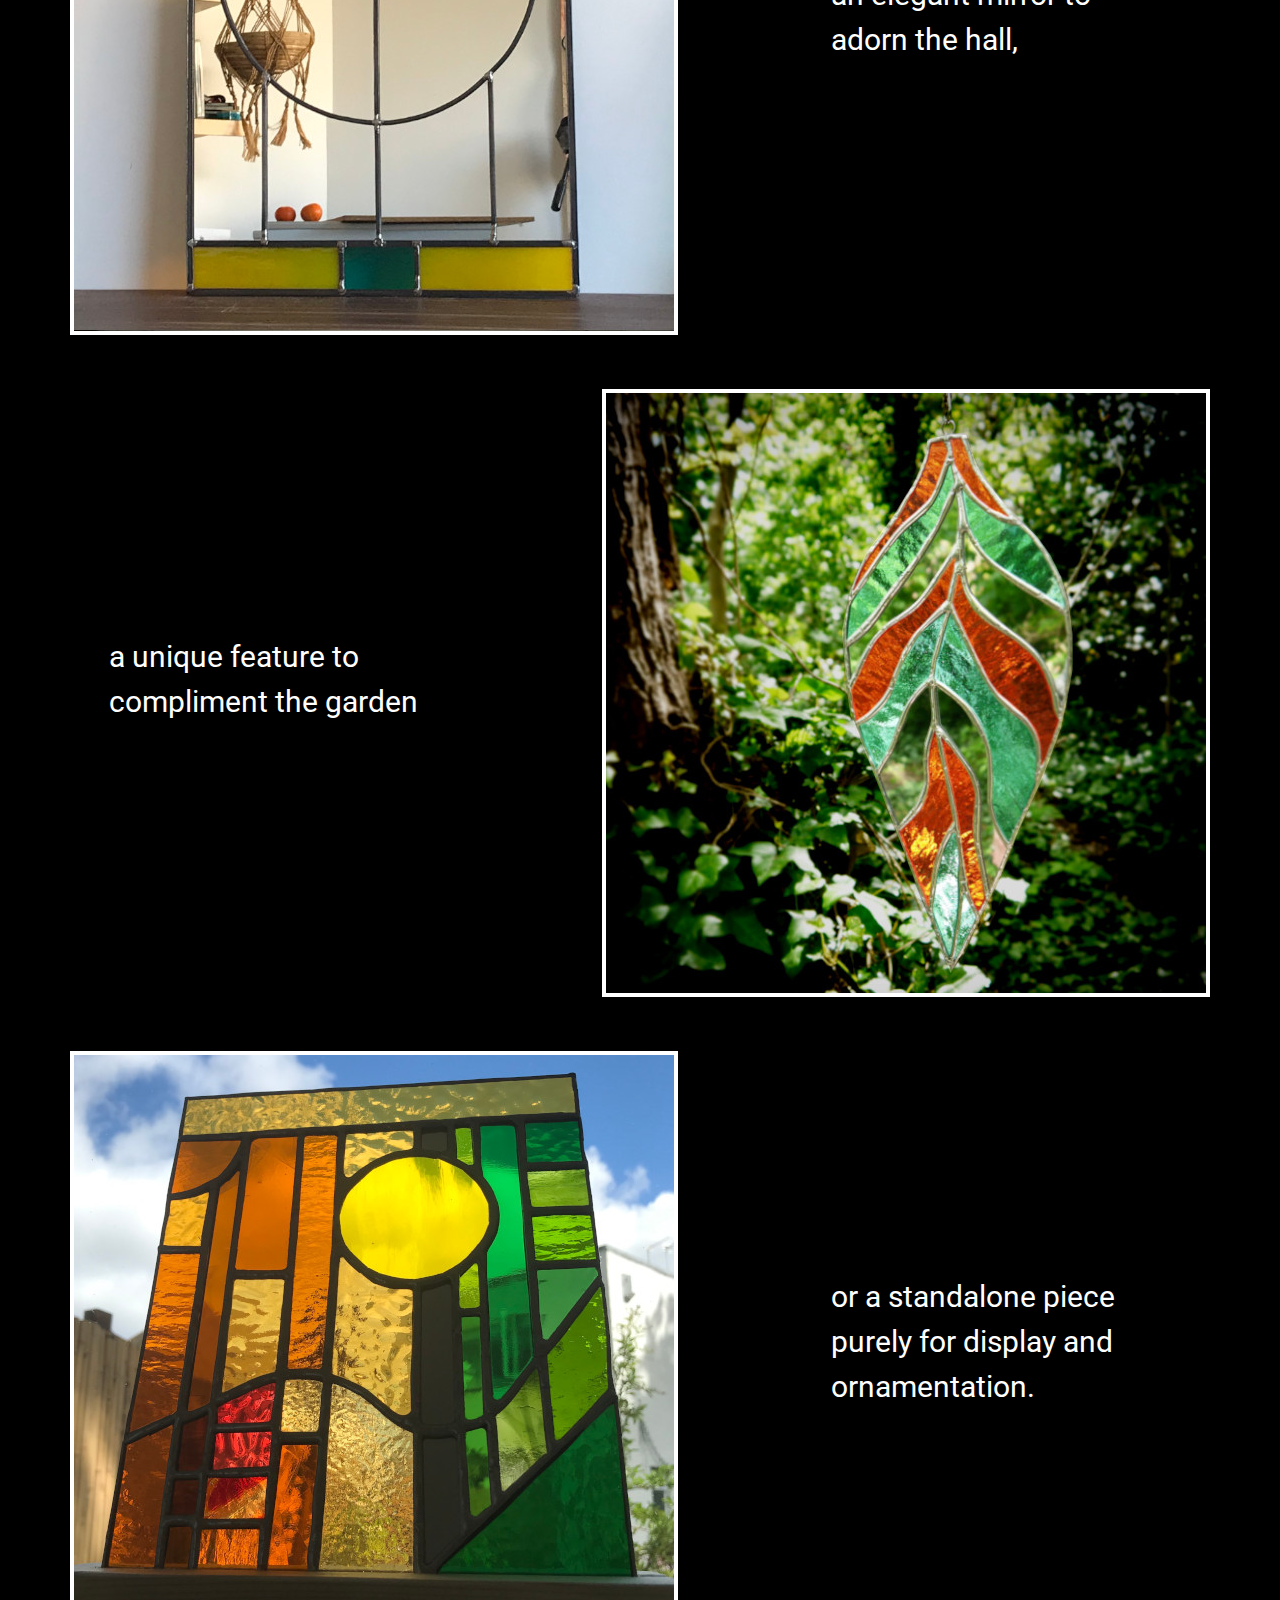
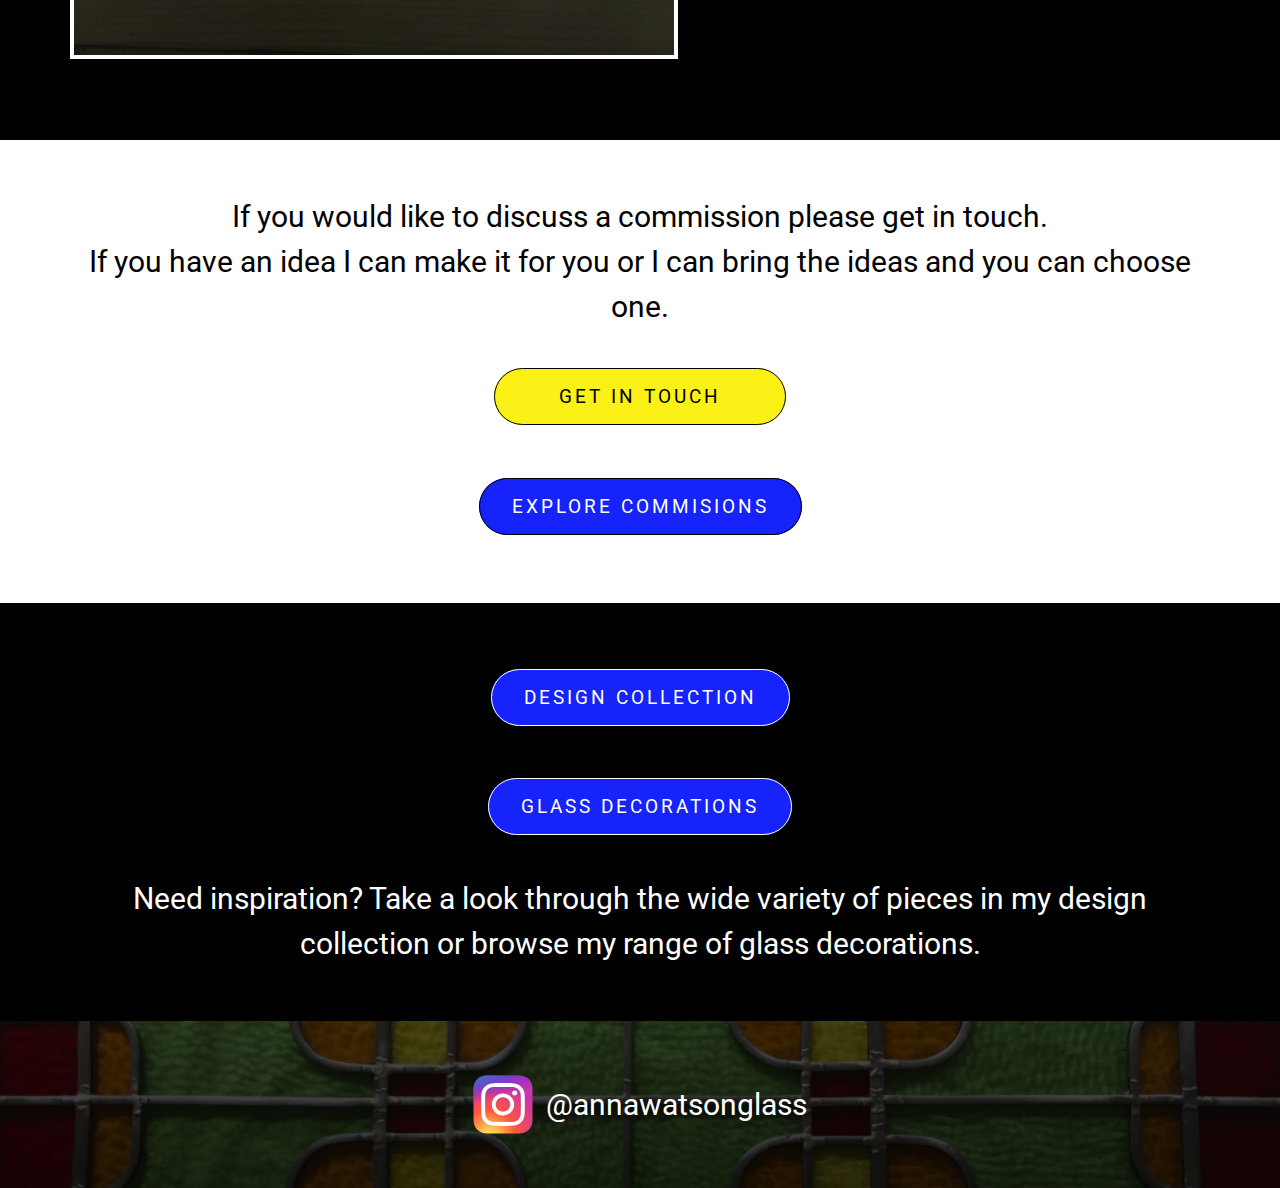
==== commit 8143b2e7: "Update margin" ====
--- a/index.html
+++ b/index.html
@@ -4,6 +4,7 @@
 		<meta charset="UTF-8" />
 		<meta http-equiv="X-UA-Compatible" content="IE=edge" />
 		<meta name="viewport" content="width=device-width, initial-scale=1.0" />
+		<meta name="description" content="Anna Watson is a stained glass artist based in London, England. She creates a wide variety of bespoke commissions, working with clients to establish the desired style, size and location of the final stained glass piece"/>
 		<link rel="preconnect" href="https://fonts.googleapis.com" />
 		<link rel="preconnect" href="https://fonts.gstatic.com" crossorigin />
 		<link
@@ -90,7 +91,7 @@
 						<p class="fs-3 sides-3">
 							I am based in Camberwell, London and I’ve been making stained glass art, commissions and decorations for over 15 years in tandem with my work as a theatre lighting designer <span class="fs-2">(annawatsonlighting.com).</span> <br>The two processes are similar: working with light, colour and texture to create mood, focus and beauty.
 						</p>
-						<div class="flex call-action-1-btn top-3 bot-1">
+						<div class="flex call-action-1-btn top-3 bot-3">
 							<a
 								class="text-white btn-border-white letter-space-2 uppercase"
 								href="./explore-commissions.html"
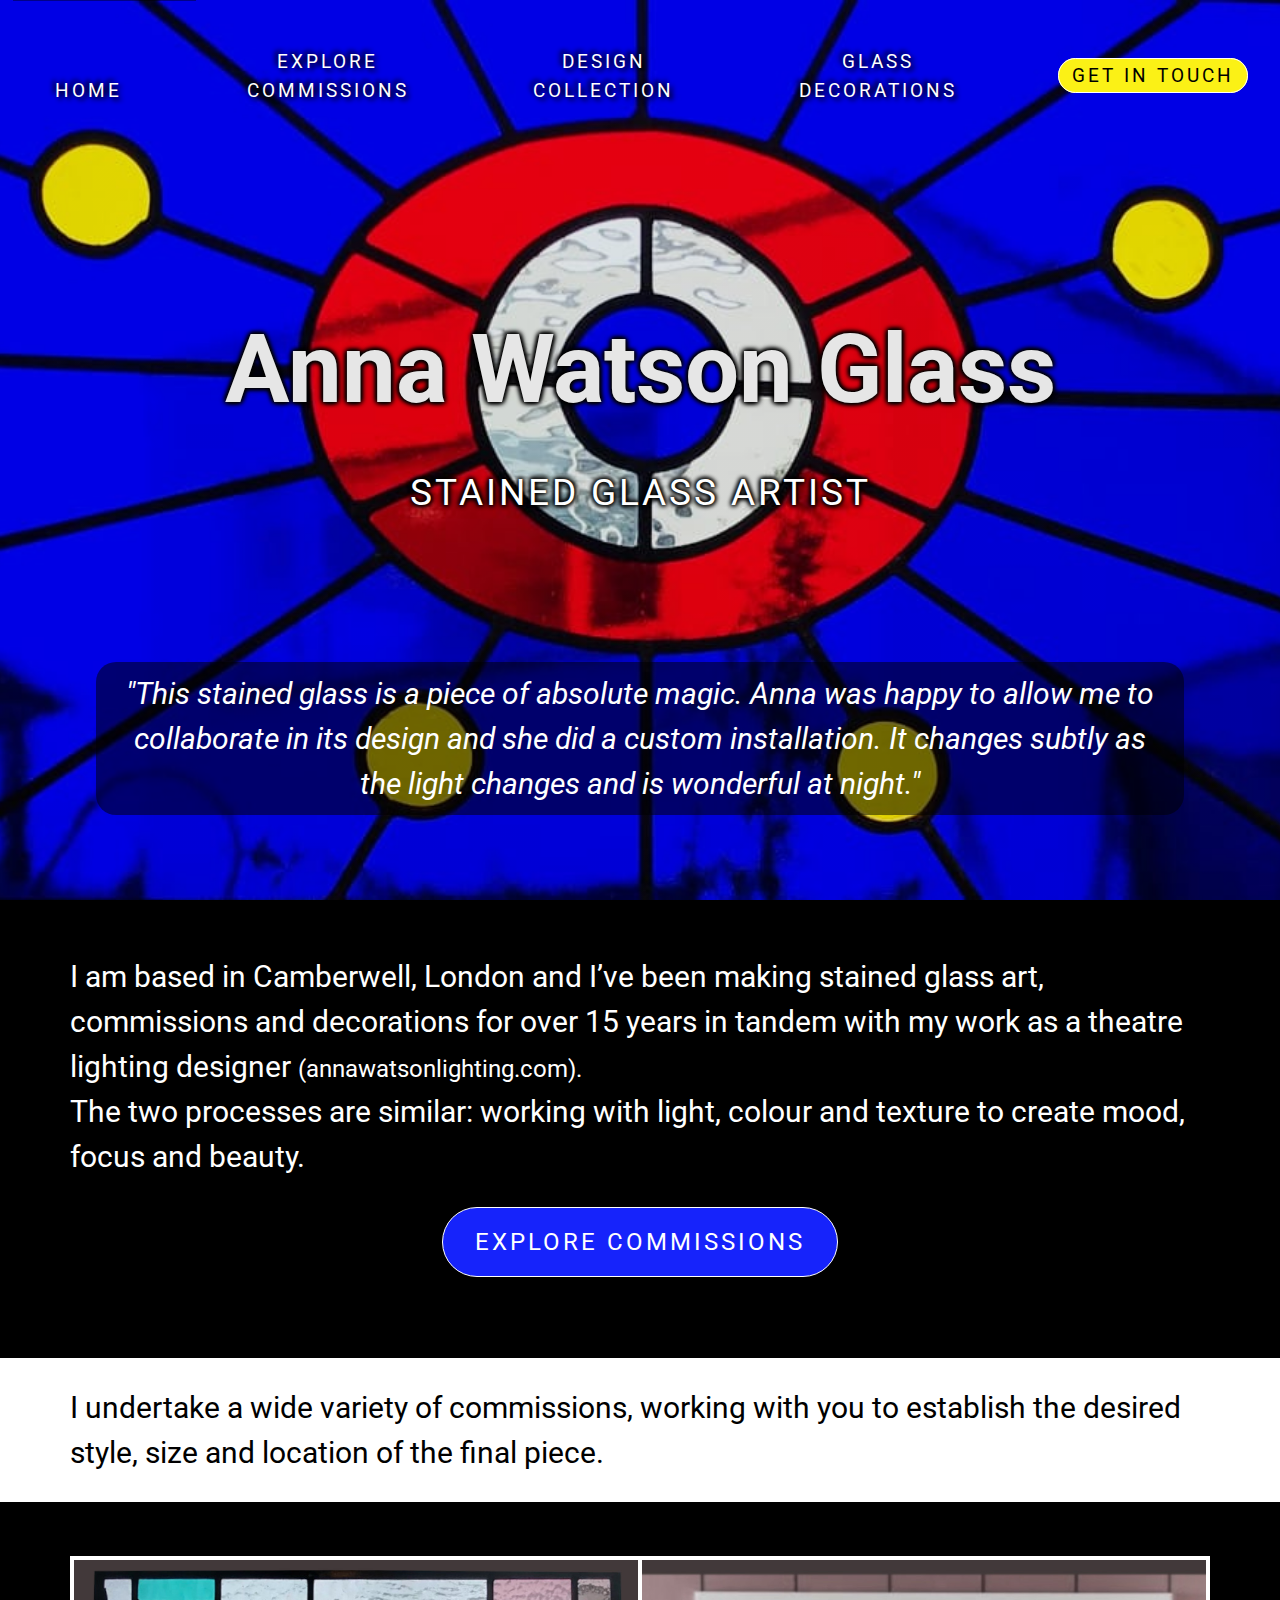
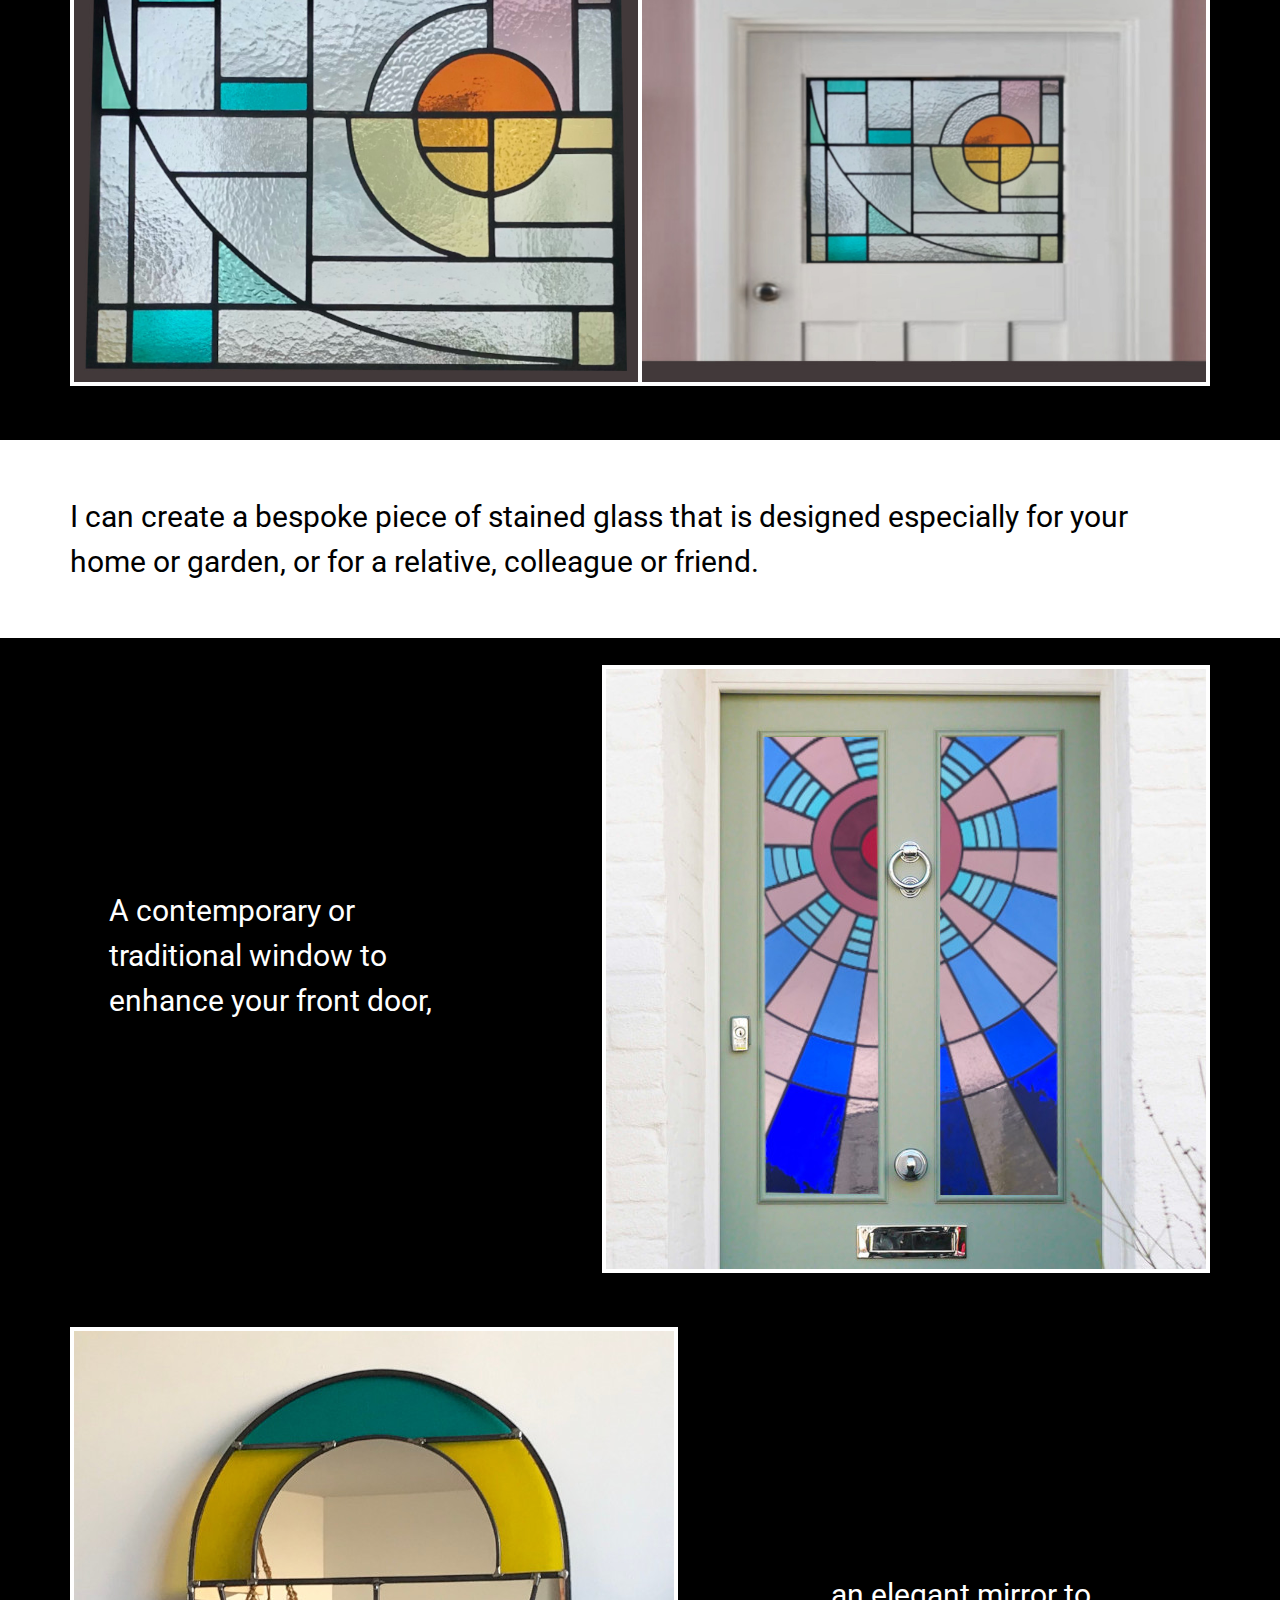
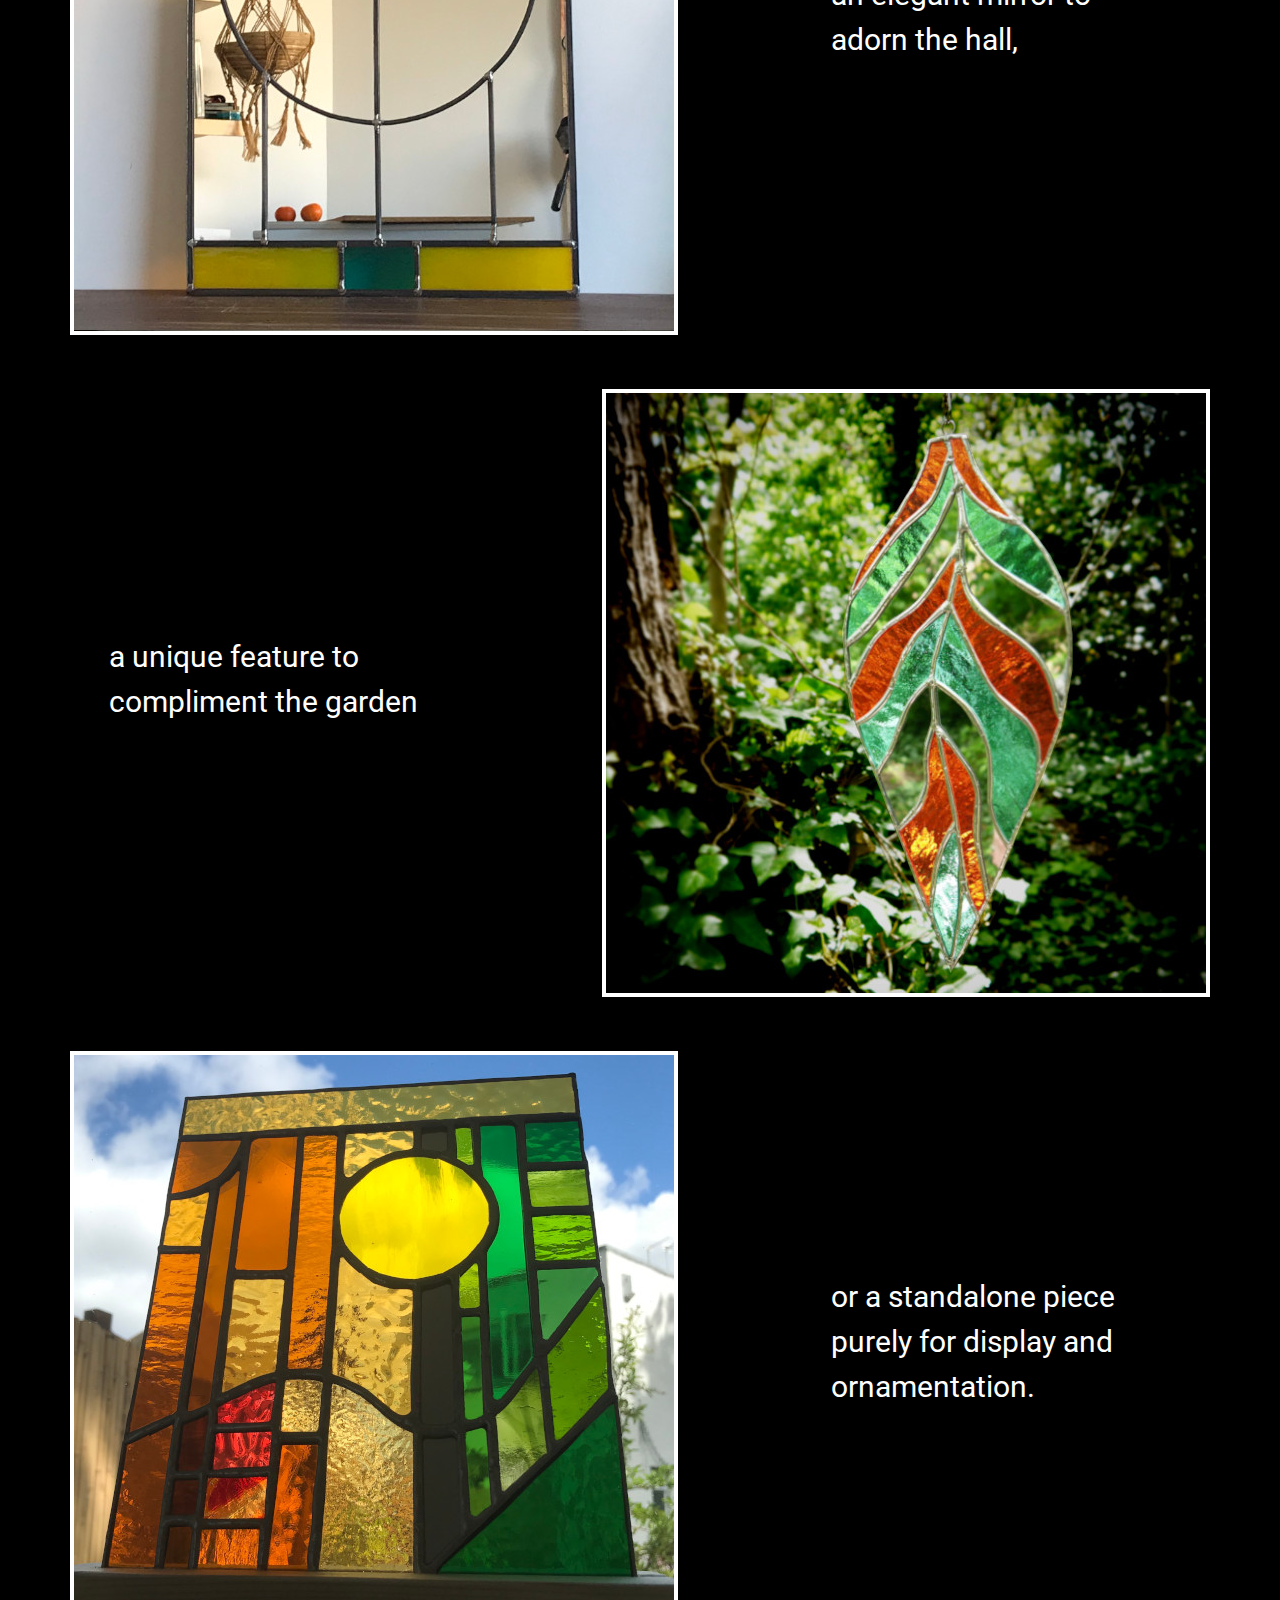
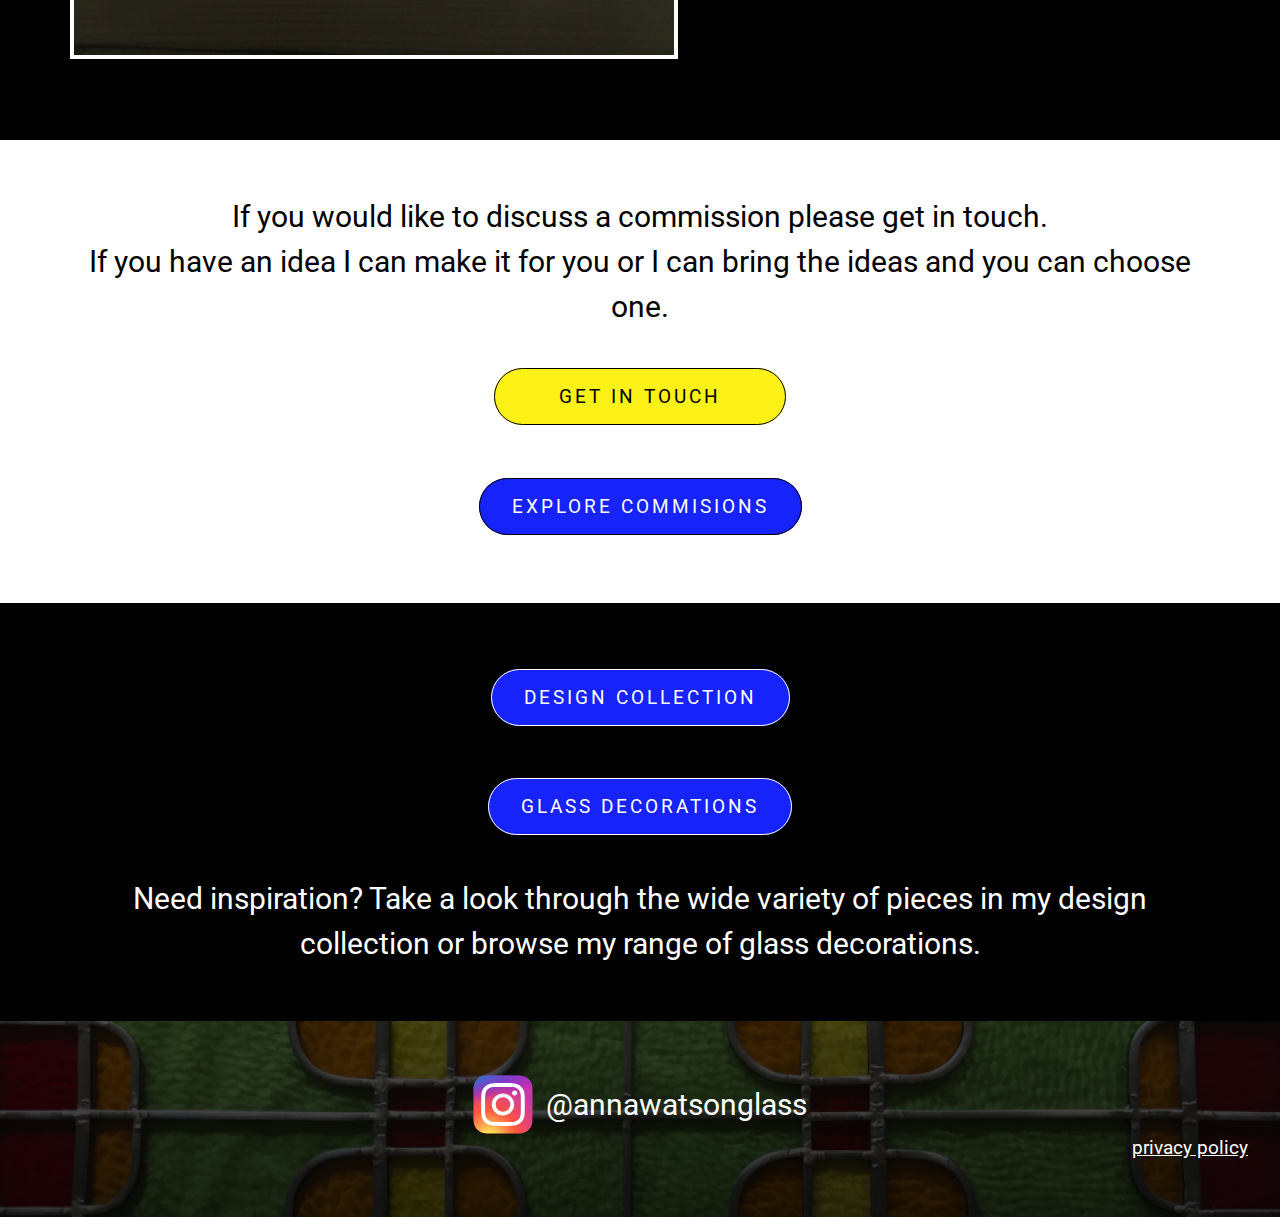
==== commit 5d13b432: "Add privacy policy link" ====
--- a/index.html
+++ b/index.html
@@ -16,6 +16,15 @@
 		<title>Anna Watson Glass -Home- Stained Glass</title>
 		<script src="app.js" defer></script>
 	</head>
+	<!-- Global site tag (gtag.js) - Google Analytics -->
+	<script async src="https://www.googletagmanager.com/gtag/js?id=G-7JVSTMM520"></script>
+	<script>
+	window.dataLayer = window.dataLayer || [];
+	function gtag(){dataLayer.push(arguments);}
+	gtag('js', new Date());
+
+	gtag('config', 'G-7JVSTMM520');
+	</script>
 	<body>
 		<div class="home">
 			<a class="skip-to-content" href="#main">skip to content</a>
@@ -196,7 +205,10 @@
 					<a href="https://www.instagram.com/annawatsonglass/?hl=en"><img class="link-icon" src="./images/icon-instagram.svg" alt="instagram icon" loading="lazy"></a>
 					<p class="fs-3">@annawatsonglass</p>
 				</div>
+				<a class="privacy-policy fs-1 text-white" href="./privacy-policy.html">privacy policy</a>
 			</div>
+			
 		</footer>
+		
 	</body>
 </html>
--- a/style.css
+++ b/style.css
@@ -606,6 +606,9 @@
 	width: 60px;
 }
 
+.privacy-policy {
+	text-align: right;
+}
 /* /////////////////////////////////////////////////////////// */
 
 /* ///////////////////////////////////////////////////////////////////////// */
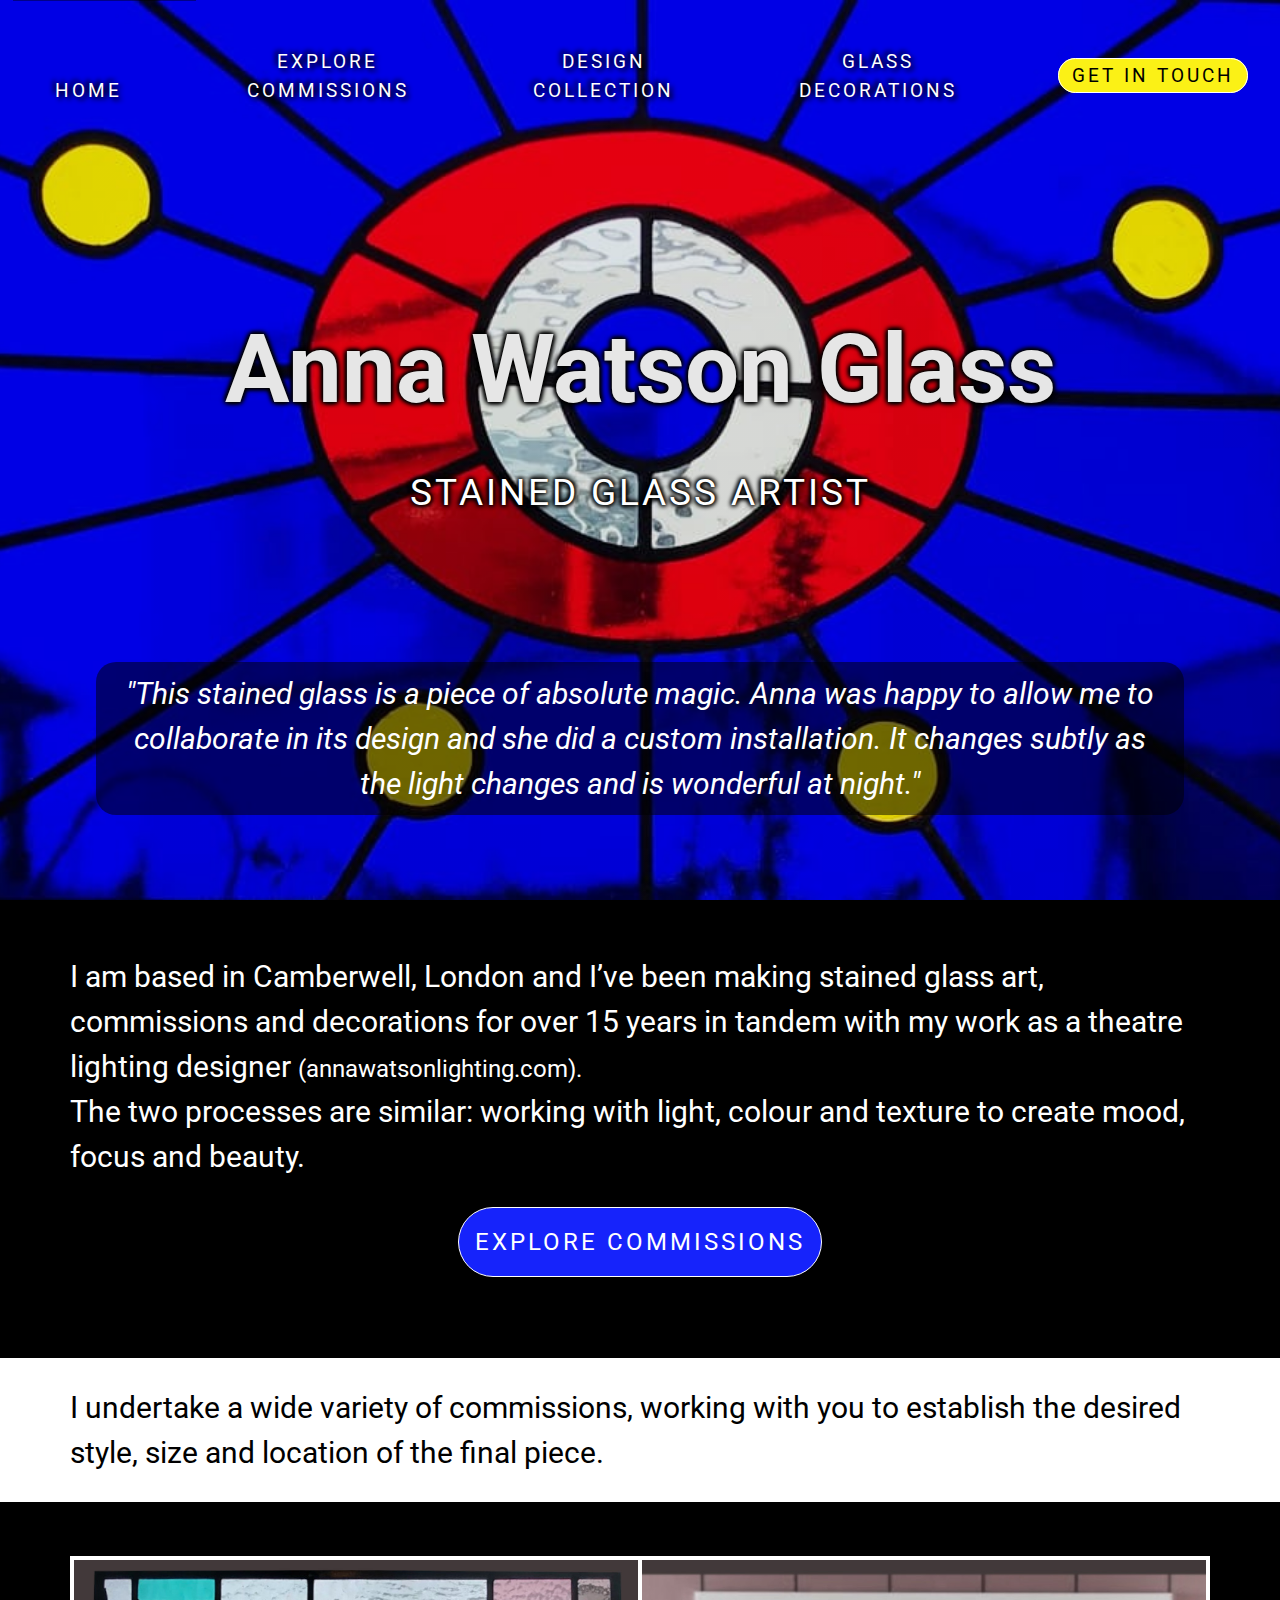
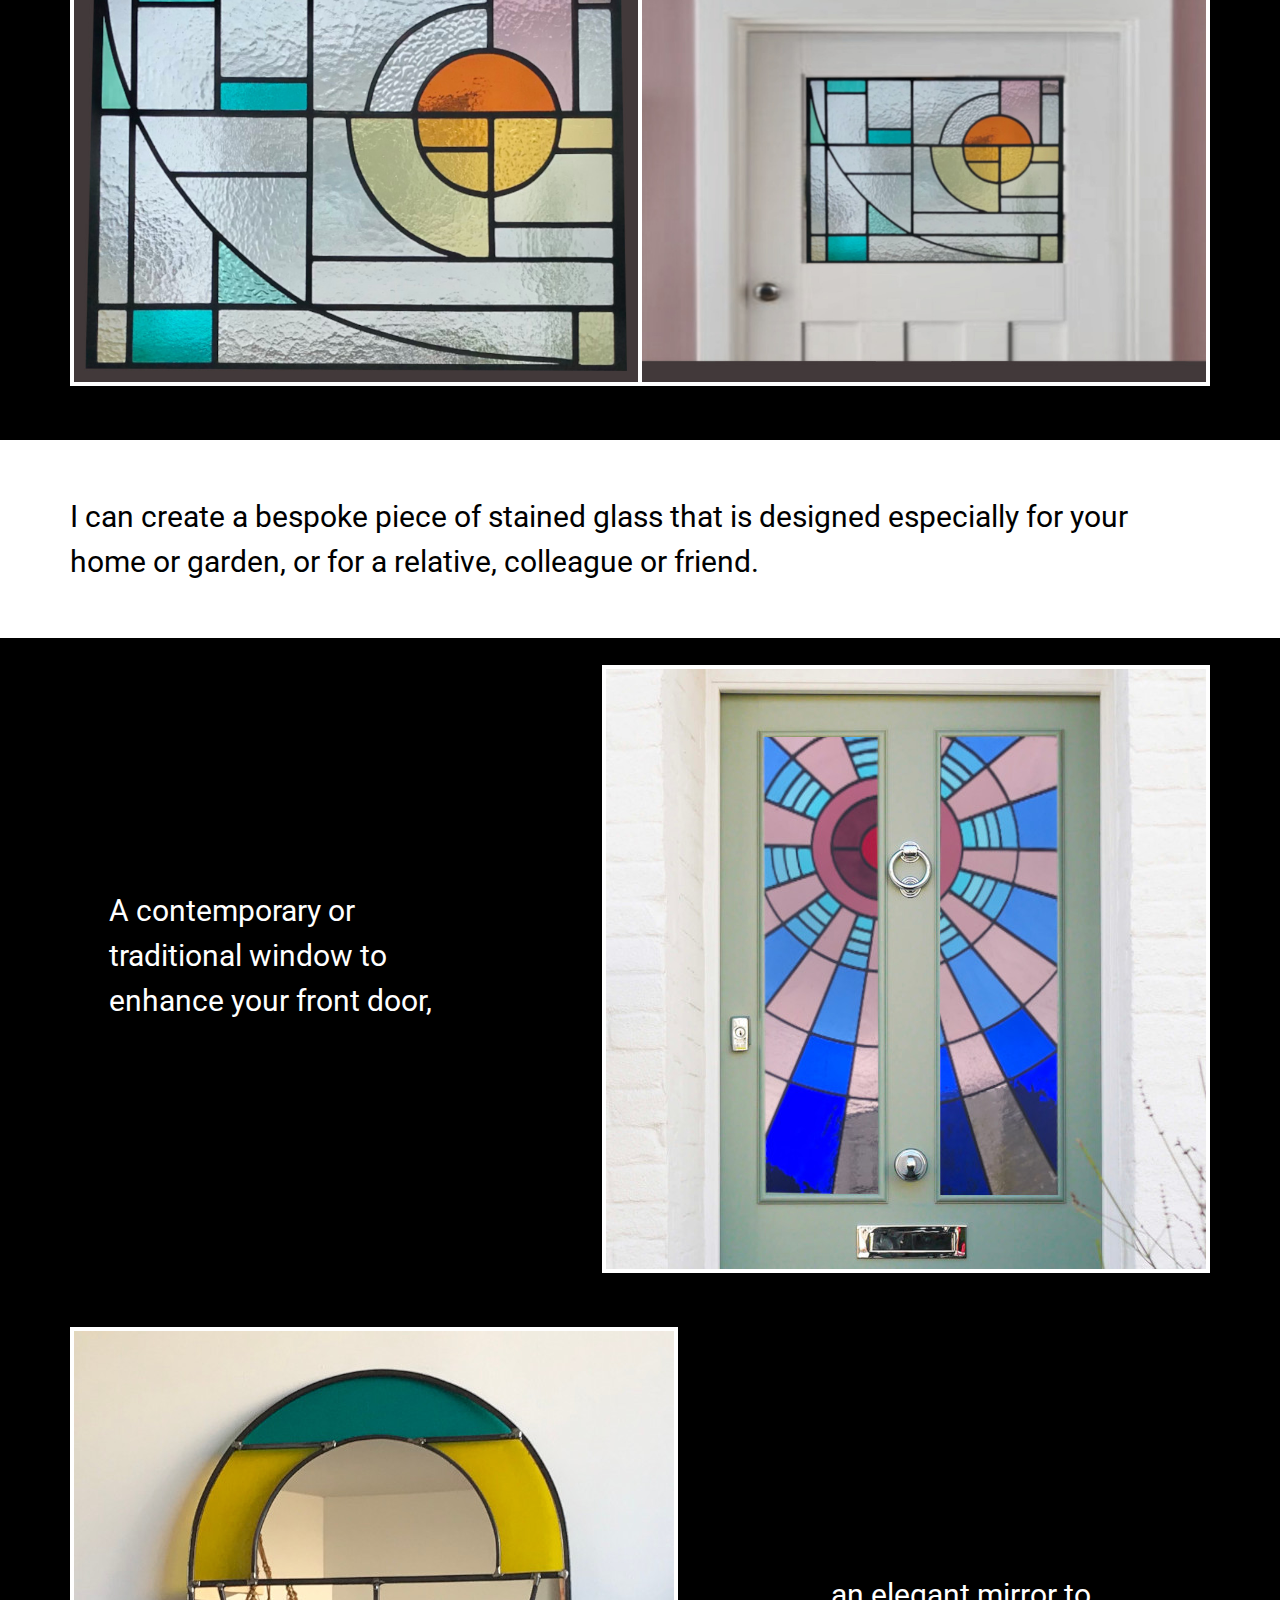
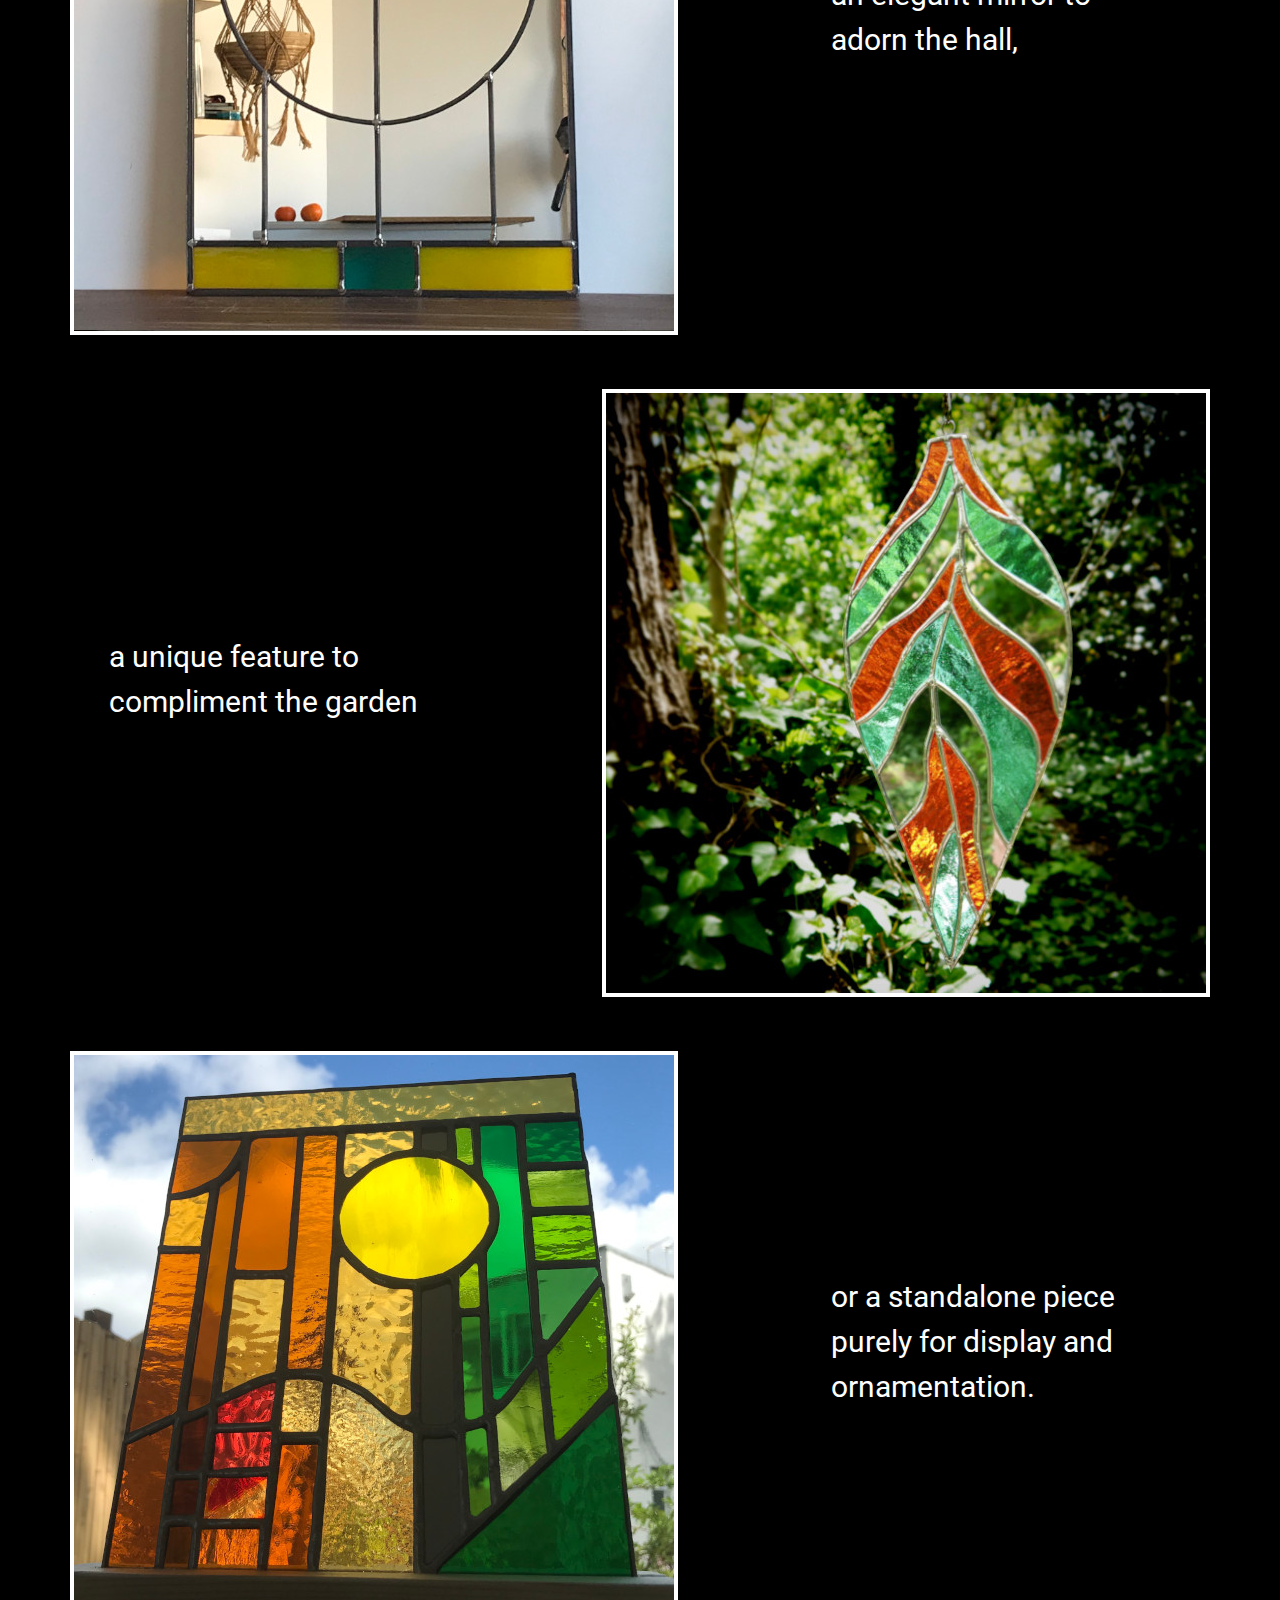
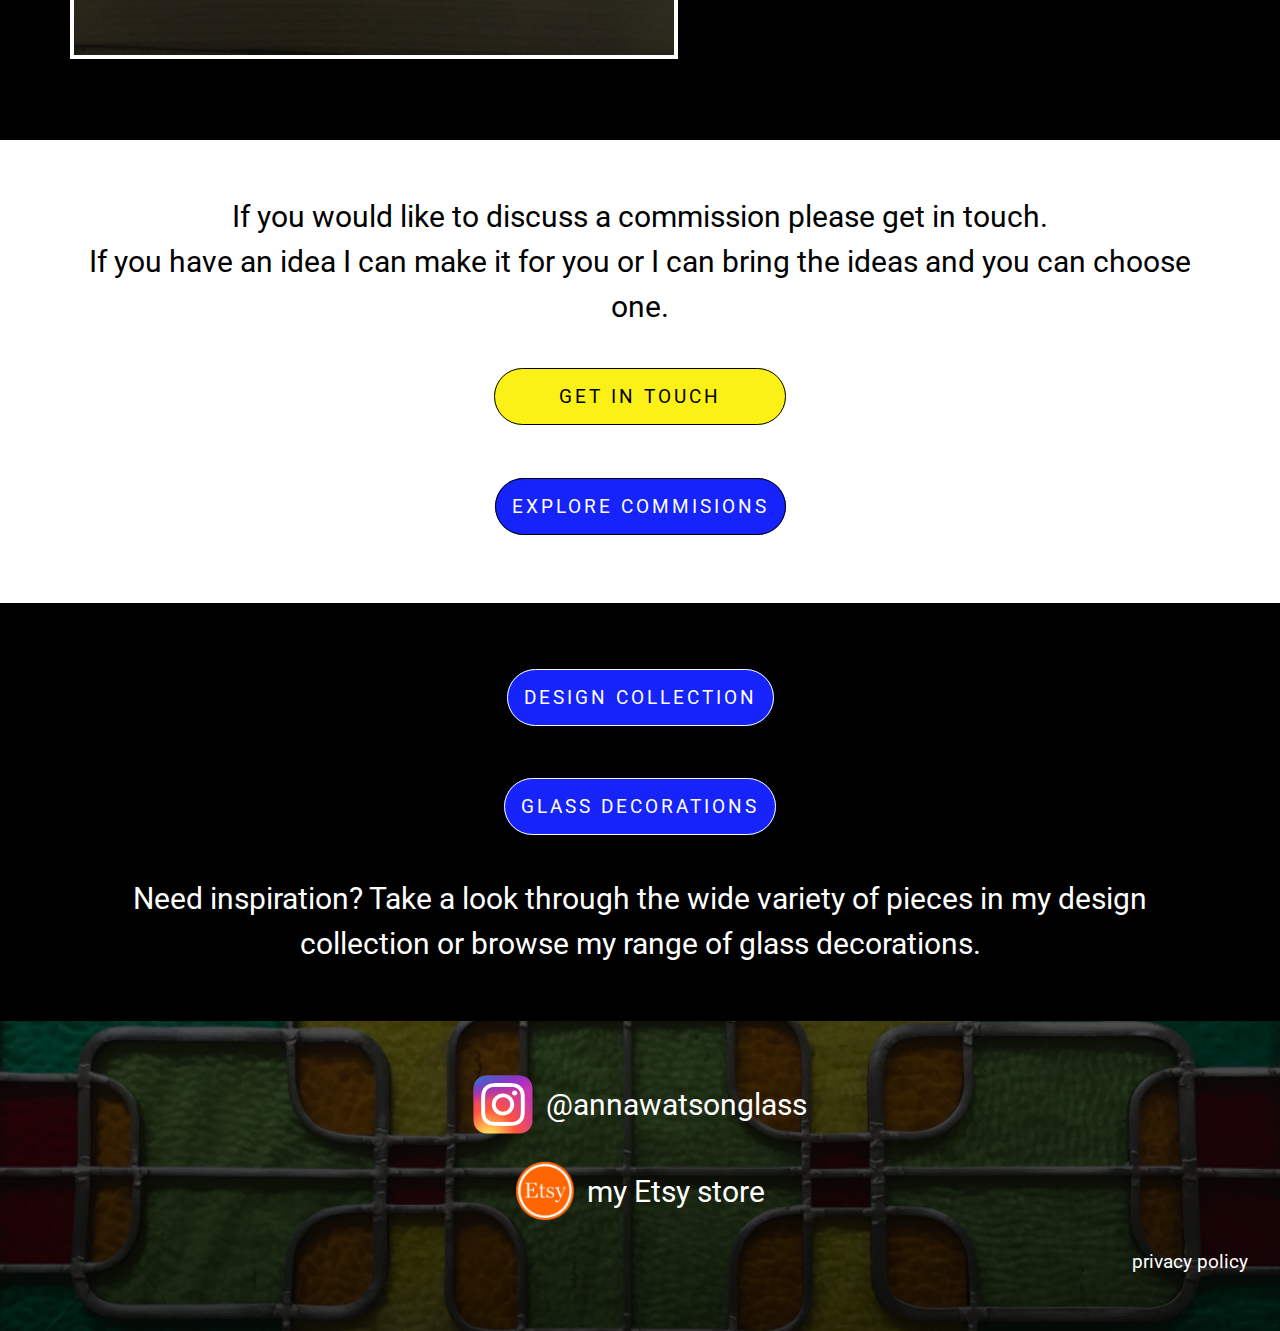
==== commit cea7f190: "Add Etsy store link to footers" ====
--- a/index.html
+++ b/index.html
@@ -201,9 +201,13 @@
 		</main>
 		<footer id="footer" class="section-wrap footer bg-black text-white">
 			<div class="footer-layout top-6 bot-6">
-				<div class="socials flex">
+				<div class="socials flex bot-3">
 					<a href="https://www.instagram.com/annawatsonglass/?hl=en"><img class="link-icon" src="./images/icon-instagram.svg" alt="instagram icon" loading="lazy"></a>
 					<p class="fs-3">@annawatsonglass</p>
+				</div>
+				<div class="socials flex bot-3">
+				<a href="https://www.etsy.com/shop/AnnawatsonglassShop?ref=shop_sugg"><img class="link-icon" src="./images/logo-etsy.png" alt="etsyicon" loading="lazy"></a>
+				<p class="fs-3">my Etsy store</p>
 				</div>
 				<a class="privacy-policy fs-1 text-white" href="./privacy-policy.html">privacy policy</a>
 			</div>
--- a/style.css
+++ b/style.css
@@ -608,6 +608,7 @@
 
 .privacy-policy {
 	text-align: right;
+	text-decoration: none;
 }
 /* /////////////////////////////////////////////////////////// */
 
@@ -810,7 +811,7 @@
 	background-color: var(--clr-light);
 	border-radius: 3rem;
 	cursor: pointer;
-	padding: 1rem 2rem;
+	padding: 1rem 1rem;
 	text-decoration: none;
 	white-space: nowrap;
 }
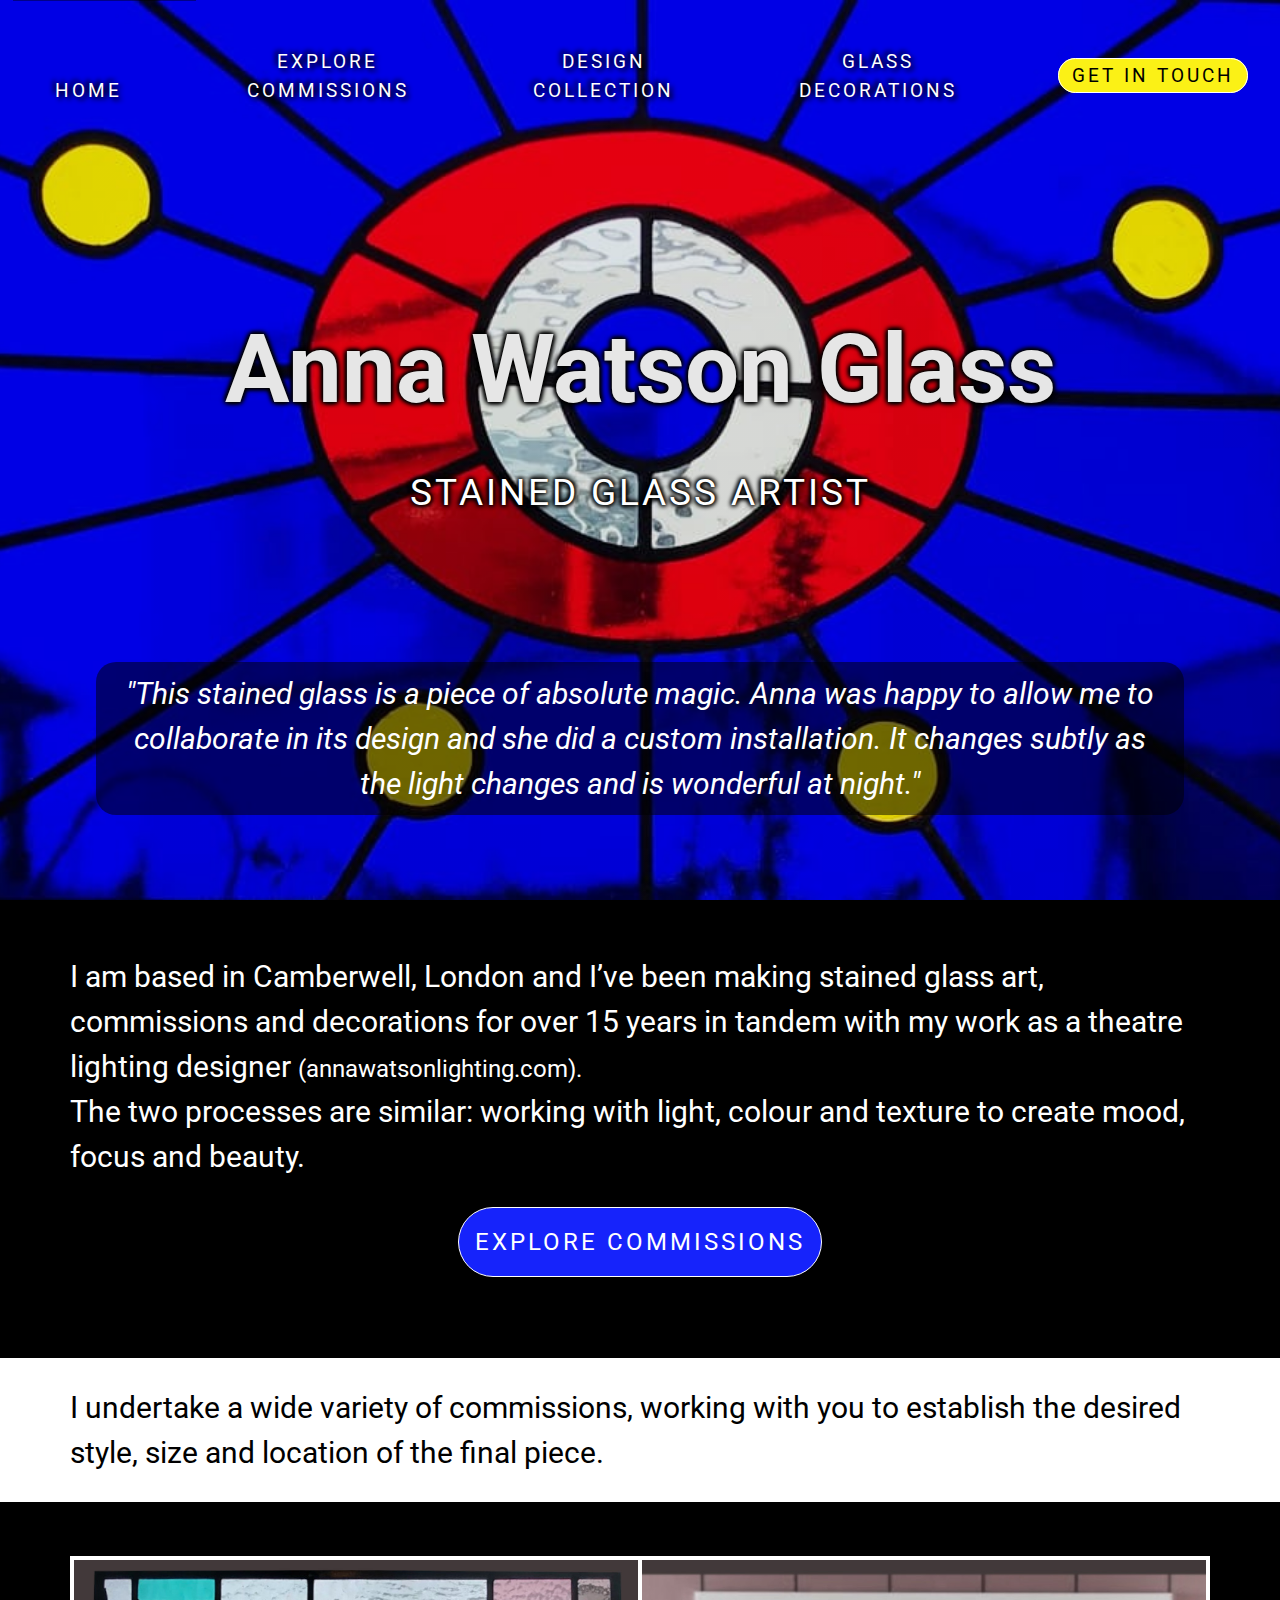
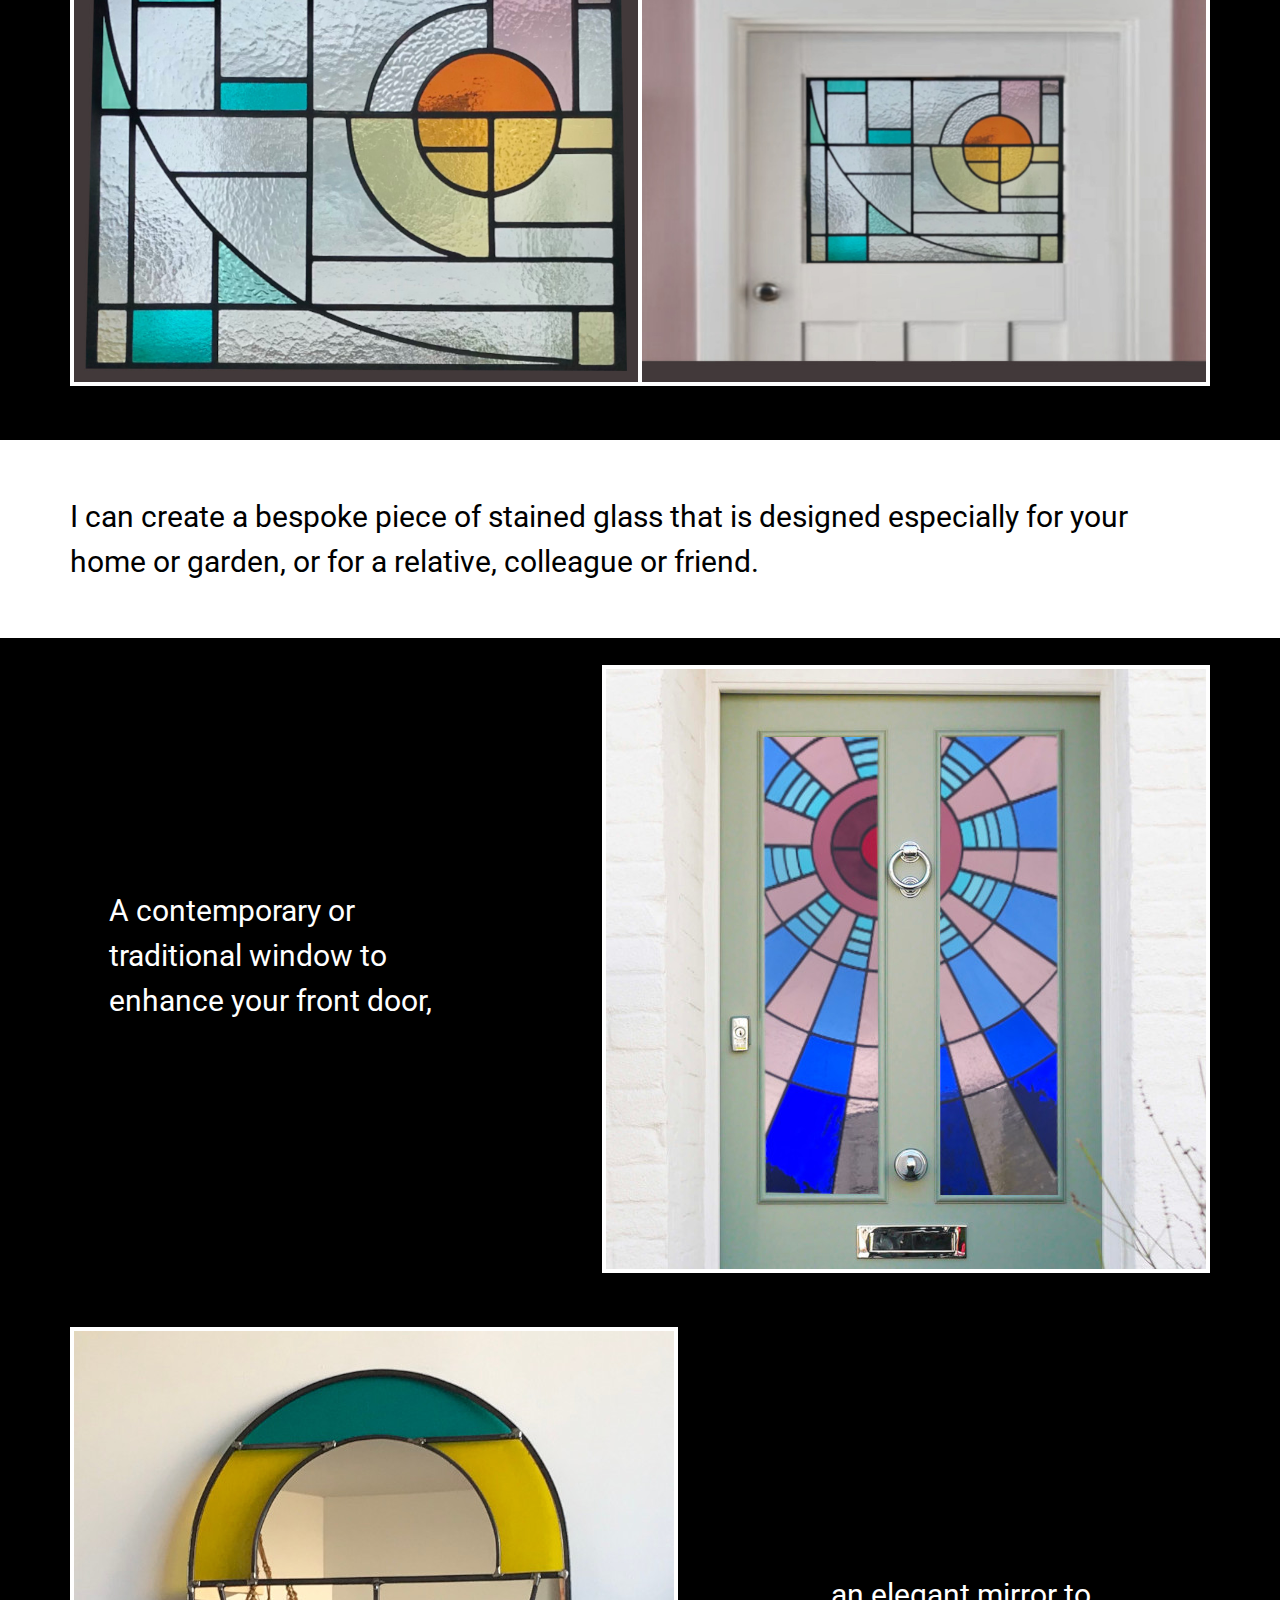
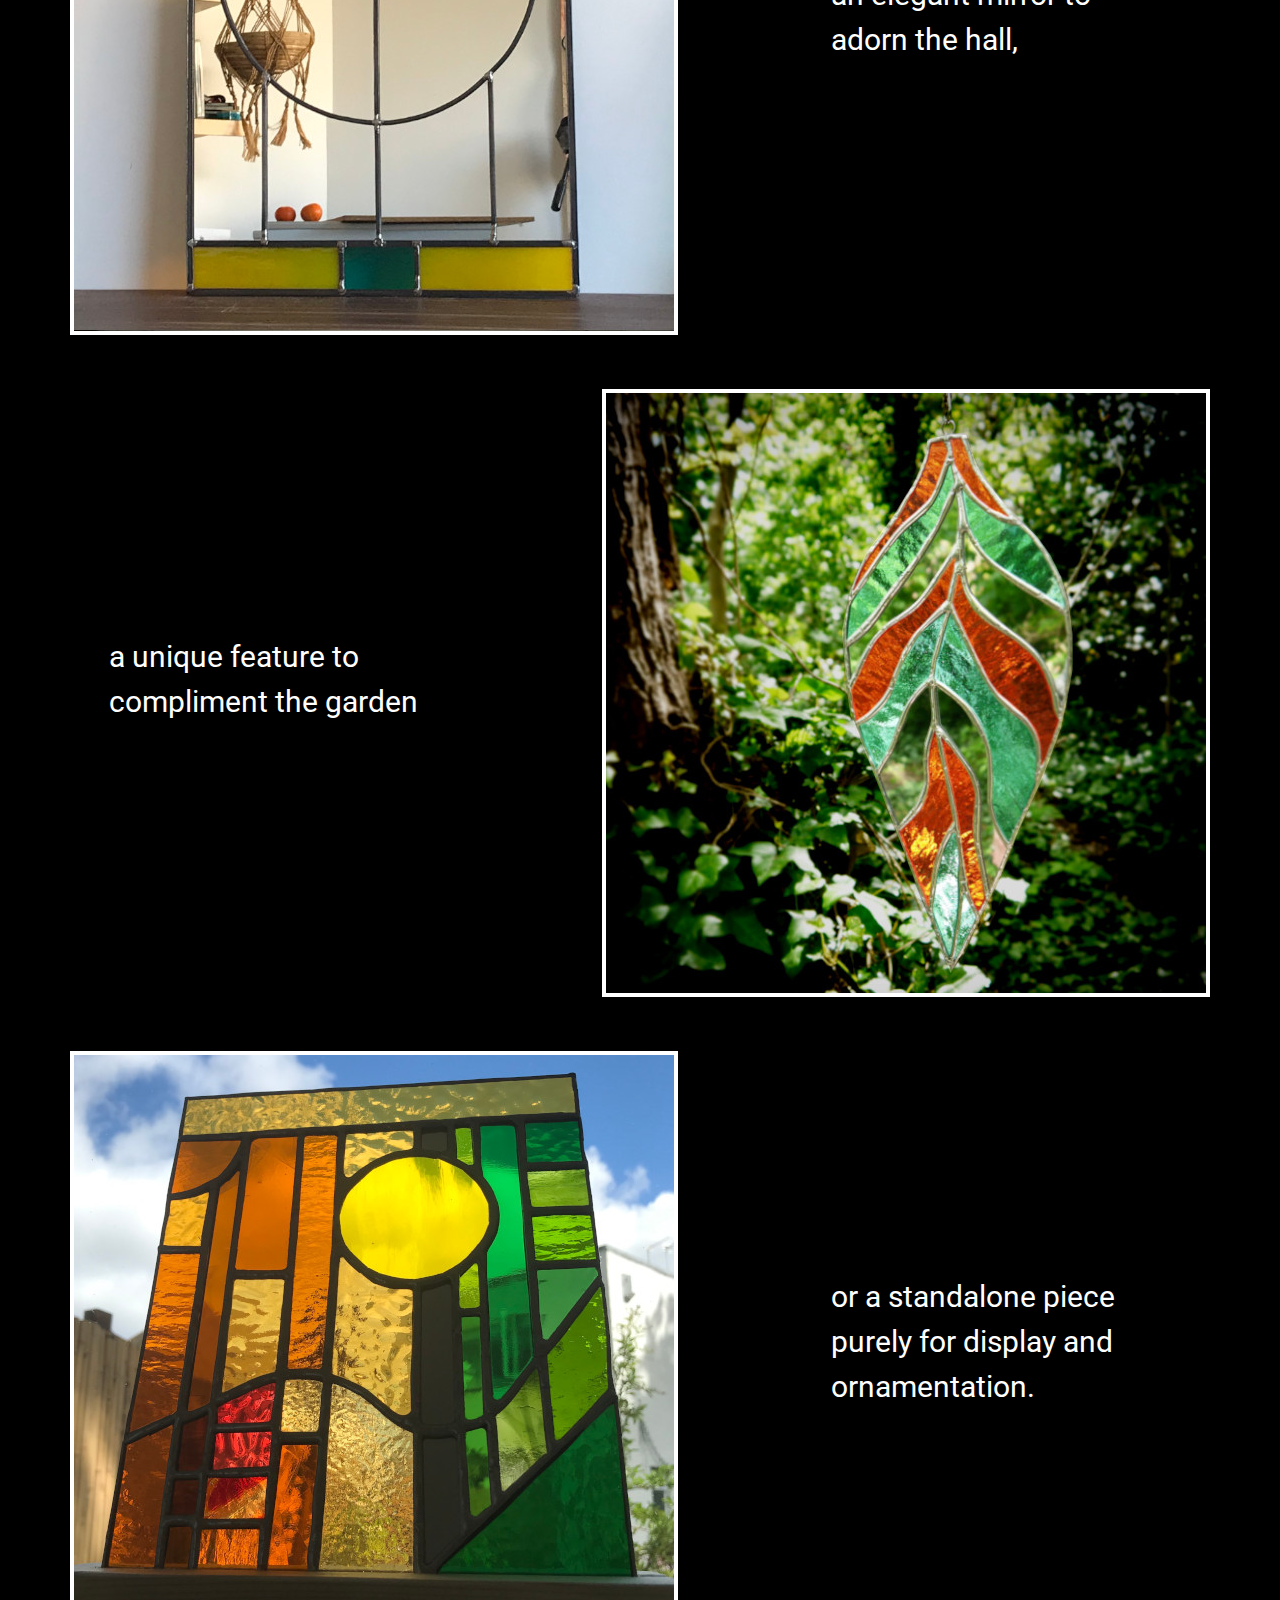
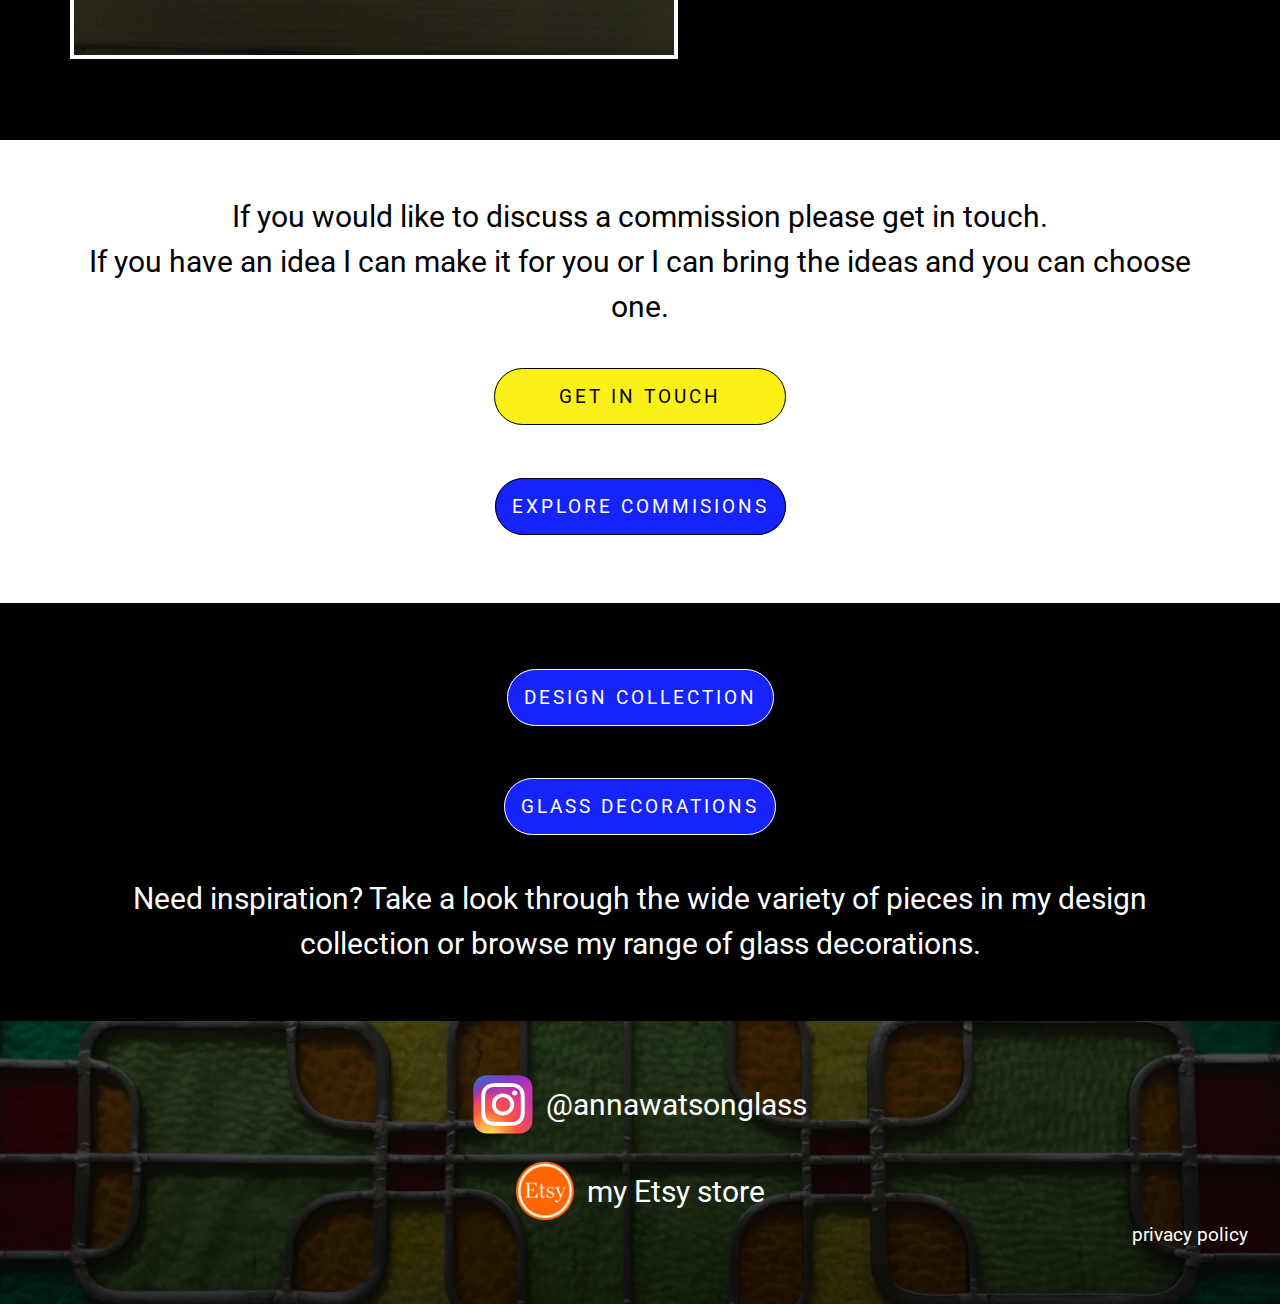
==== commit 208e8ef5: "Update footer" ====
--- a/index.html
+++ b/index.html
@@ -13,6 +13,7 @@
 		/>
 		<link rel="stylesheet" href="normalize.css" />
 		<link rel="stylesheet" href="style.css" />
+		<link rel="shortcut icon" type="image/png" href="./images/awg-favicon.png"/>
 		<title>Anna Watson Glass -Home- Stained Glass</title>
 		<script src="app.js" defer></script>
 	</head>
@@ -205,7 +206,7 @@
 					<a href="https://www.instagram.com/annawatsonglass/?hl=en"><img class="link-icon" src="./images/icon-instagram.svg" alt="instagram icon" loading="lazy"></a>
 					<p class="fs-3">@annawatsonglass</p>
 				</div>
-				<div class="socials flex bot-3">
+				<div class="socials flex">
 				<a href="https://www.etsy.com/shop/AnnawatsonglassShop?ref=shop_sugg"><img class="link-icon" src="./images/logo-etsy.png" alt="etsyicon" loading="lazy"></a>
 				<p class="fs-3">my Etsy store</p>
 				</div>
